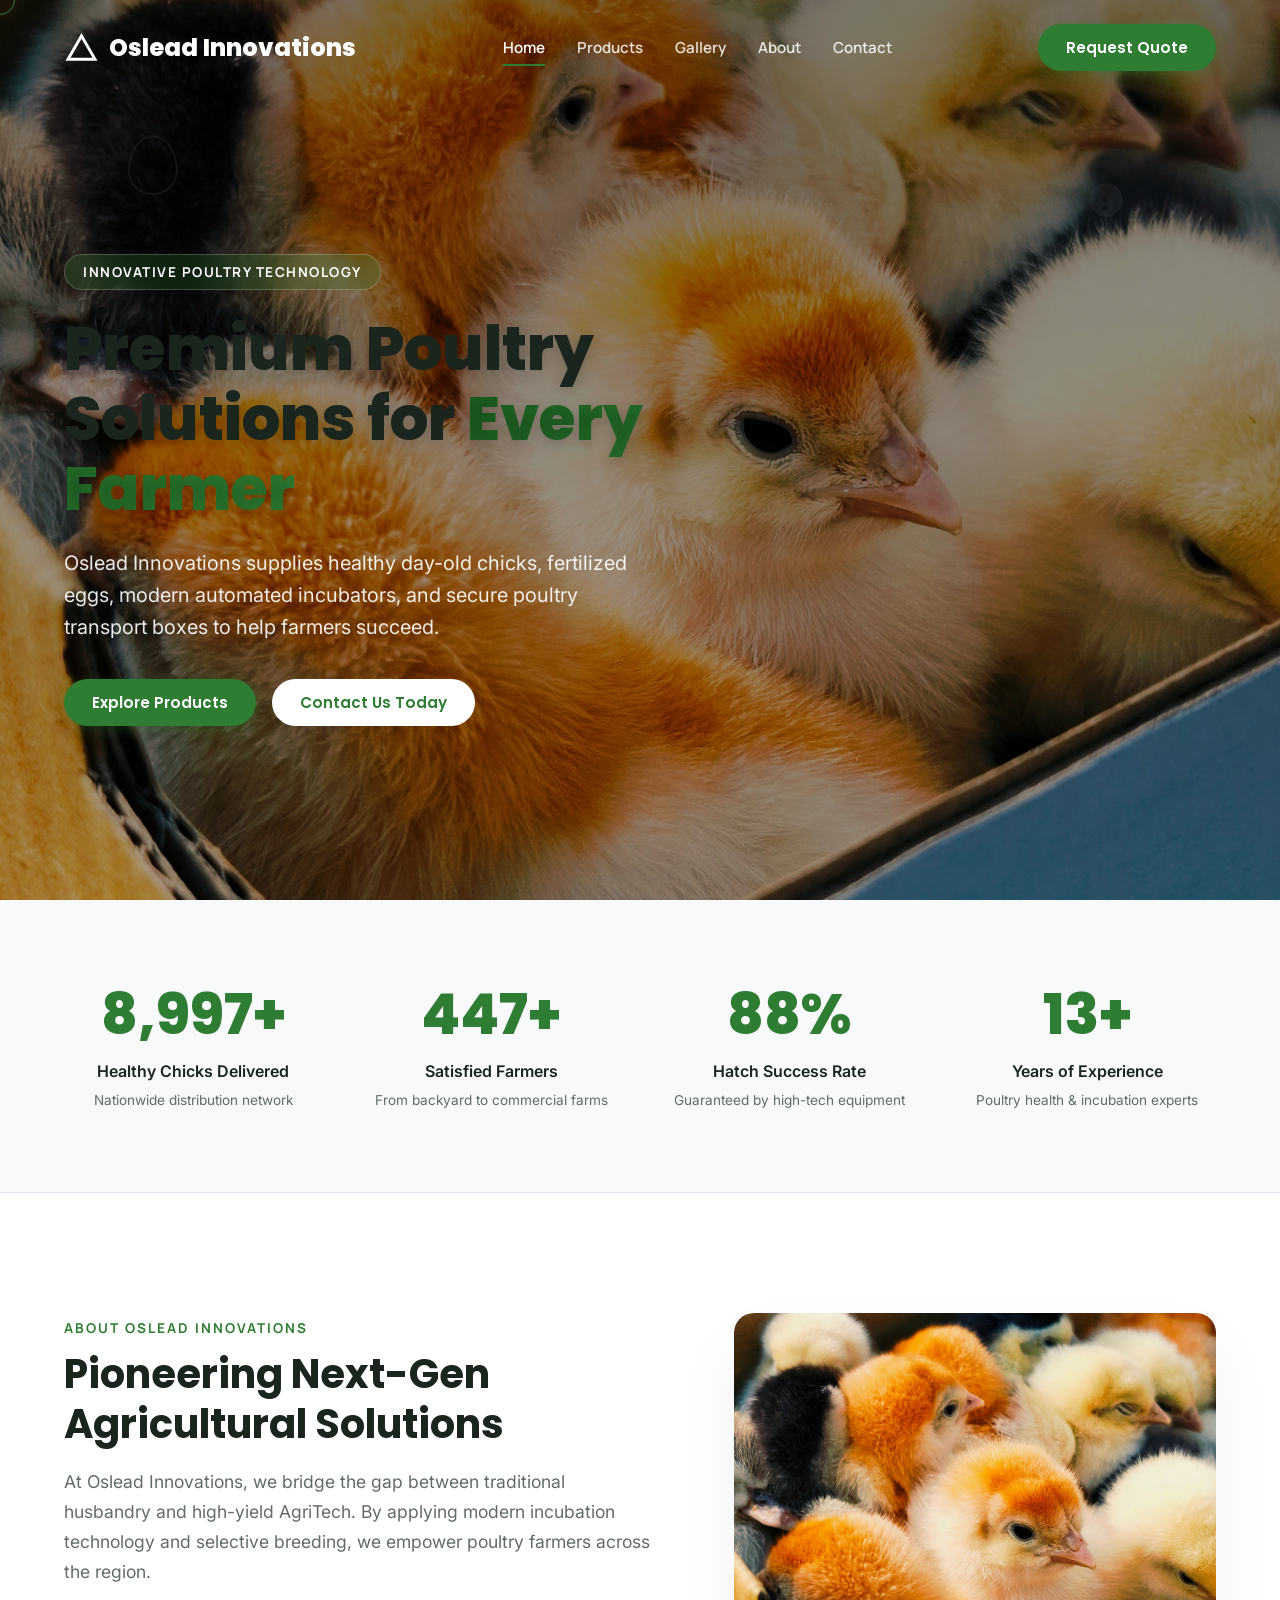
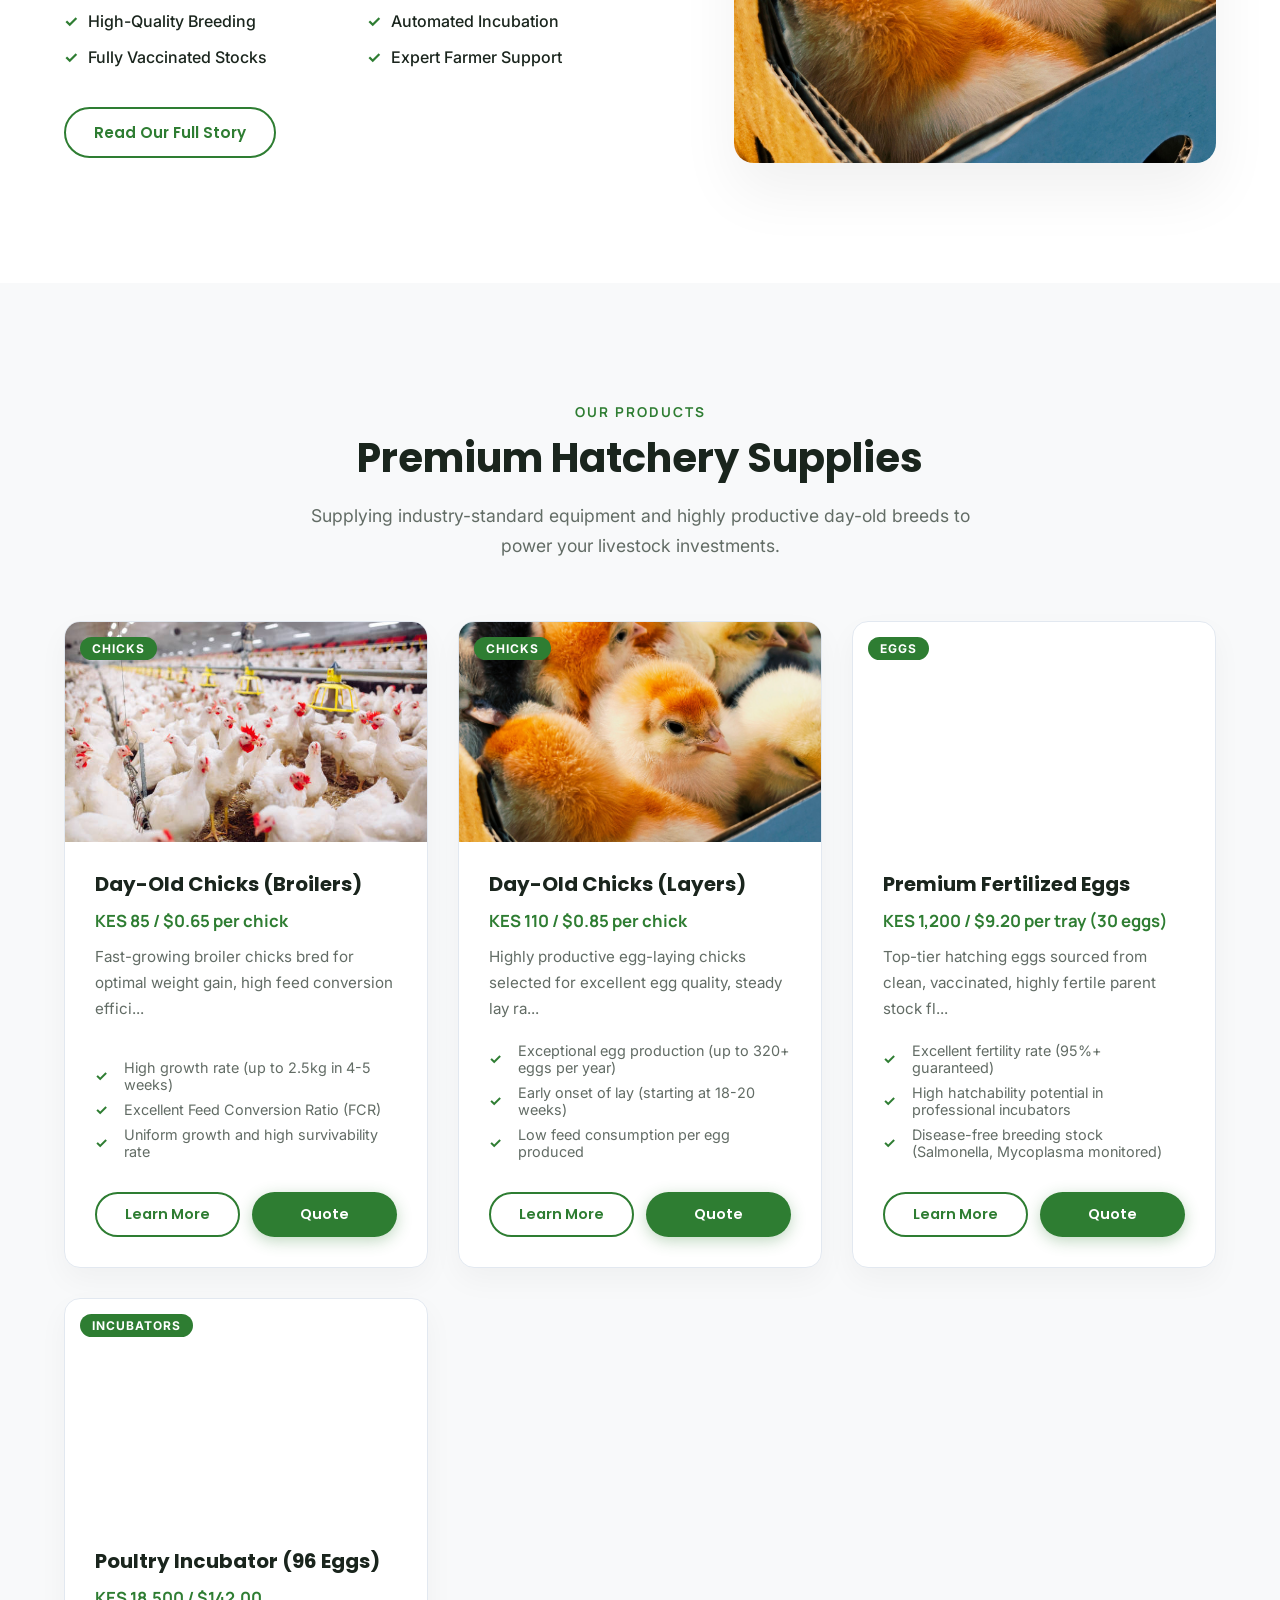
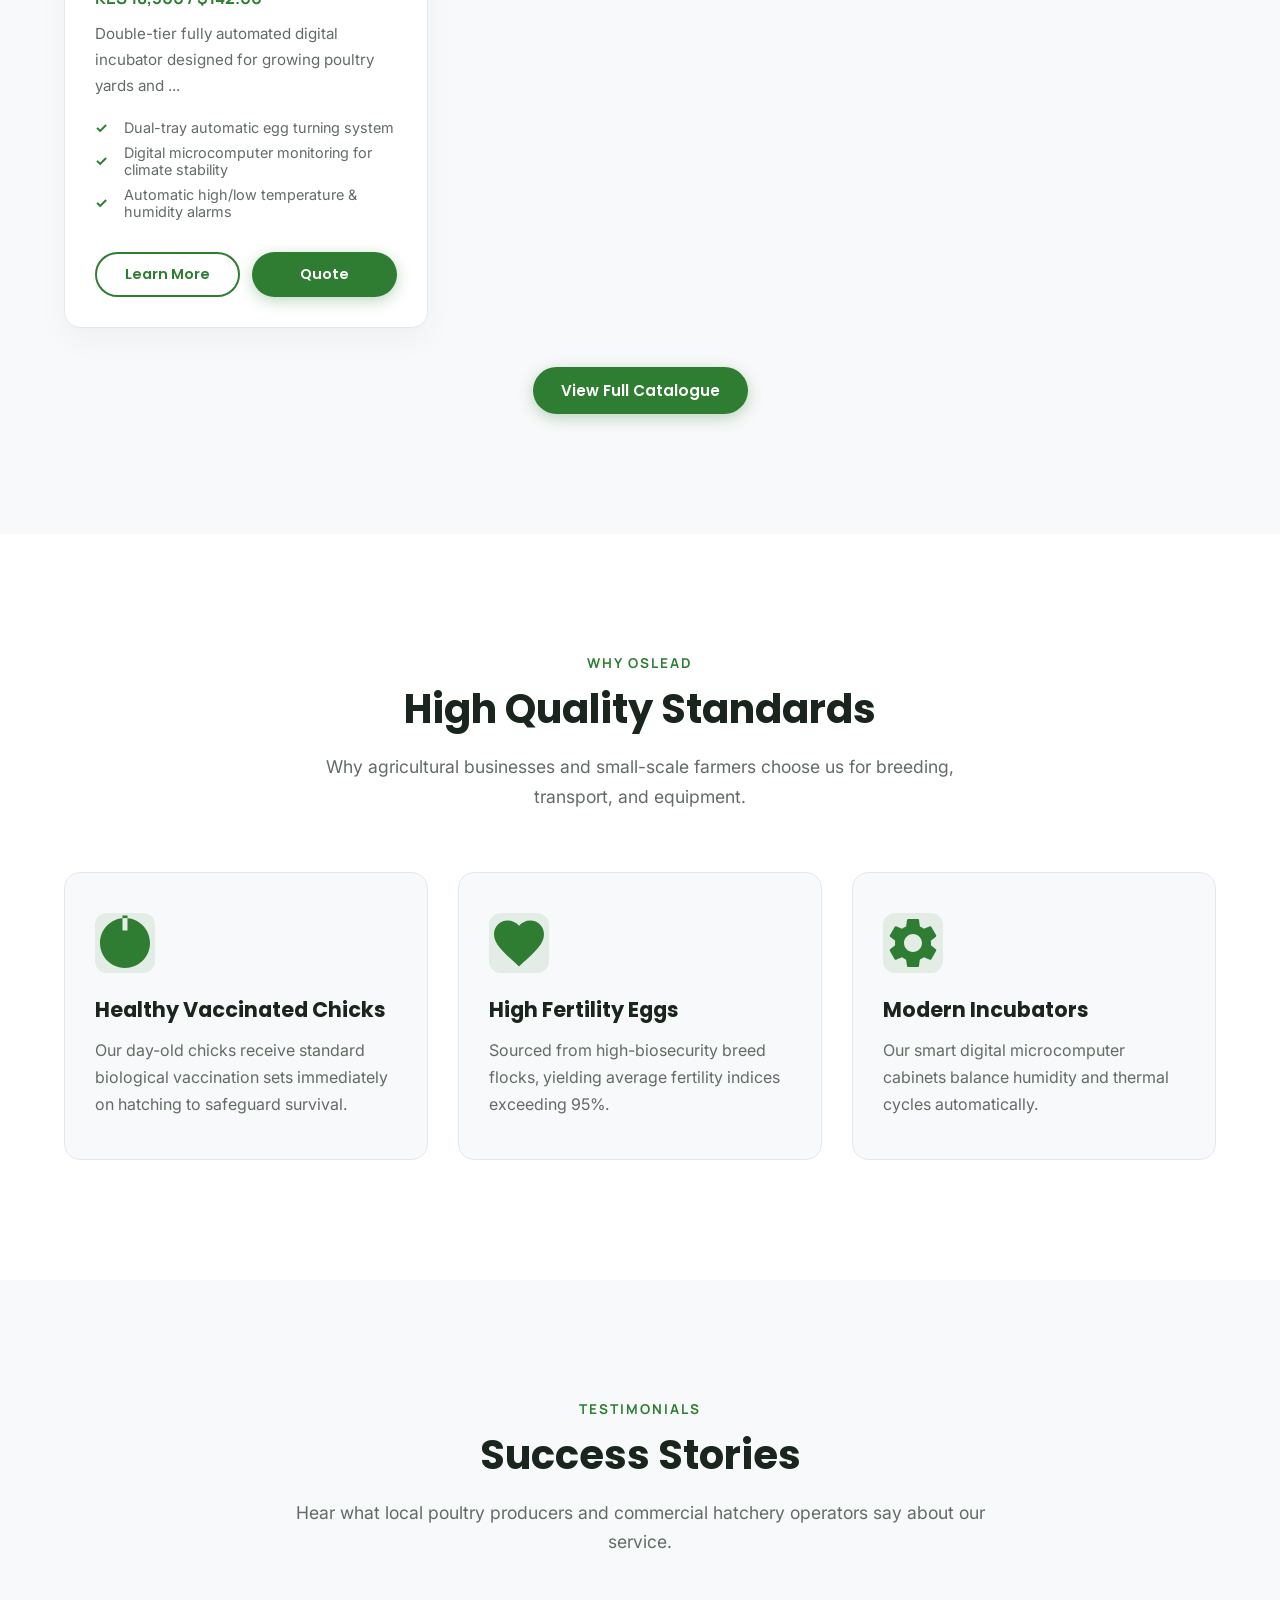
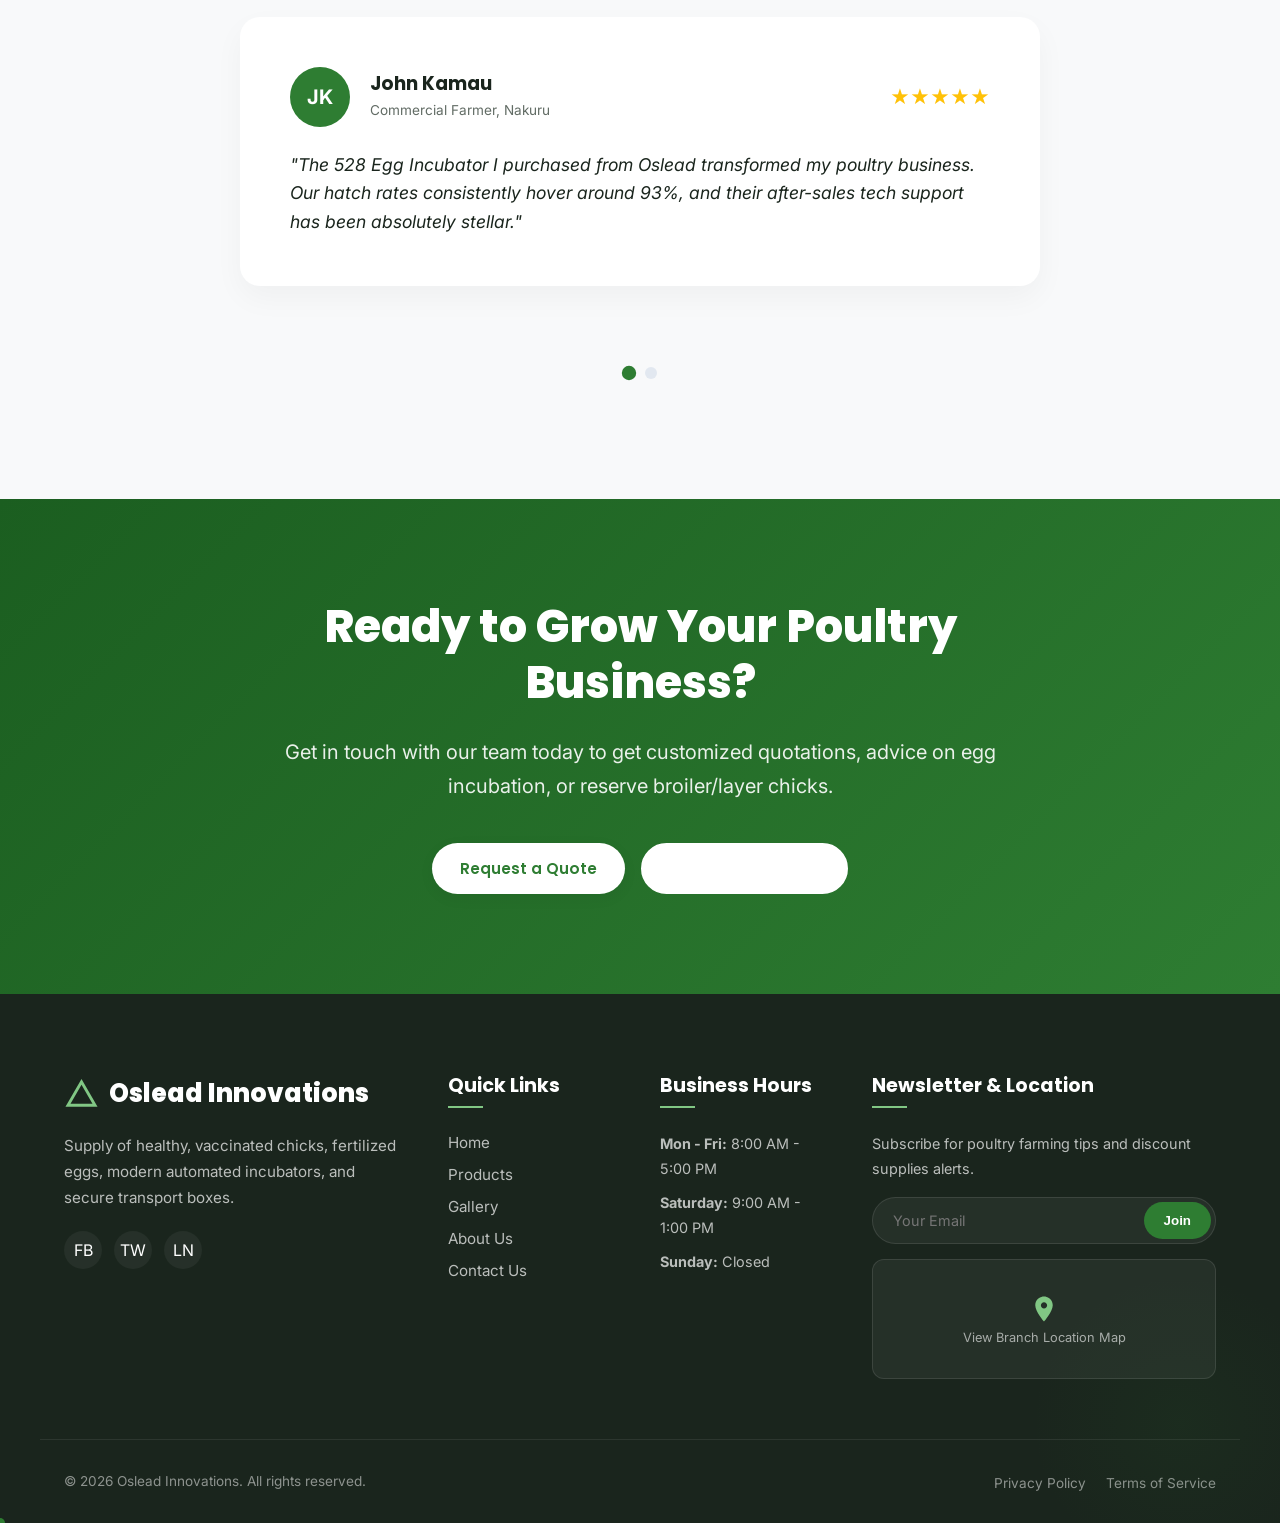
==== index.html @ 33ea9407 "Initial commit" ====
<!DOCTYPE html>
<html lang="en">
<head>
  <meta charset="UTF-8">
  <meta name="viewport" content="width=device-width, initial-scale=1.0">
  <meta name="description" content="Oslead Innovations is a leading AgriTech hatchery supplying premium day-old chicks, high-fertility eggs, automated incubators, and poultry accessories.">
  <title>Oslead Innovations - Premium Poultry & Hatchery Solutions</title>
  
  <!-- CSS Stylesheets -->
  <link rel="stylesheet" href="css/style.css">
  <link rel="stylesheet" href="css/animations.css">
  <link rel="stylesheet" href="css/responsive.css">
</head>
<body>

  <!-- Preloading Screen -->
  <div class="preloader">
    <div class="loader-logo">
      <svg viewBox="0 0 24 24">
        <path d="M12 2C6.48 2 2 6.48 2 12s4.48 10 10 10 10-4.48 10-10S17.52 2 12 2zm1 17h-2v-2h2v2zm2.07-7.75l-.9.92C13.45 12.9 13 13.5 13 15h-2v-.5c0-1.1.45-2.1 1.17-2.83l1.24-1.26c.37-.36.59-.86.59-1.41 0-1.1-.9-2-2-2s-2 .9-2 2H7c0-2.76 2.24-5 5-5s5 2.24 5 5c0 1.04-.42 1.99-1.07 2.75z"/>
      </svg>
    </div>
    <div class="loader-bar">
      <div class="loader-progress"></div>
    </div>
  </div>

  <!-- Scroll Progress Indicator -->
  <div class="scroll-progress"></div>

  <!-- Navigation Bar -->
  <header>
    <div class="nav-container">
      <a href="index.html" class="logo">
        <svg viewBox="0 0 24 24">
          <path d="M12 2L1 21h22L12 2zm0 4l7.53 13H4.47L12 6z"/>
        </svg>
        Oslead Innovations
      </a>
      
      <nav aria-label="Main Navigation">
        <ul class="nav-links">
          <li><a href="index.html">Home</a></li>
          <li><a href="products.html">Products</a></li>
          <li><a href="gallery.html">Gallery</a></li>
          <li><a href="about.html">About</a></li>
          <li><a href="contact.html">Contact</a></li>
        </ul>
      </nav>

      <a href="contact.html" class="btn btn-primary nav-btn magnetic-btn">Request Quote</a>

      <!-- Hamburger Button (Mobile Menu) -->
      <button class="hamburger" aria-label="Toggle Navigation Menu">
        <div class="line"></div>
        <div class="line"></div>
        <div class="line"></div>
      </button>
    </div>
  </header>

  <!-- Side Drawer Mobile Nav -->
  <div class="mobile-nav">
    <ul class="mobile-nav-links">
      <li><a href="index.html">Home</a></li>
      <li><a href="products.html">Products</a></li>
      <li><a href="gallery.html">Gallery</a></li>
      <li><a href="about.html">About</a></li>
      <li><a href="contact.html">Contact</a></li>
    </ul>
    <a href="contact.html" class="btn btn-primary">Request Quote</a>
  </div>
  <div class="mobile-overlay"></div>

  <!-- Main Content wrapper -->
  <main>
    
    <!-- Hero Section -->
    <section class="hero-section">
      
      <!-- Floating Shapes -->
      <div class="floating-shape float-egg shape-1"></div>
      <div class="floating-shape float-leaf shape-2">
        <svg viewBox="0 0 24 24"><path d="M17 8C8 10 5.9 16.12 5.9 16.12S3 14 3 10C3 5 8 3 17 3v5zm0 13c-4 0-6.12-2.9-6.12-2.9S14 15 14 11h7c0 9-4 10-4 10z"/></svg>
      </div>
      <div class="floating-shape float-feather shape-3">
        <svg viewBox="0 0 24 24"><path d="M12 2C6.48 2 2 6.48 2 12s4.48 10 10 10 10-4.48 10-10S17.52 2 12 2zm1 14.5c0 .83-.67 1.5-1.5 1.5s-1.5-.67-1.5-1.5.67-1.5 1.5-1.5 1.5.67 1.5 1.5zm0-4.5c0 .83-.67 1.5-1.5 1.5s-1.5-.67-1.5-1.5.67-1.5 1.5-1.5 1.5.67 1.5 1.5z"/></svg>
      </div>
      
      <div class="hero-container">
        <div class="hero-grid">
          <div class="hero-content">
            <div class="reveal fade-up hero-badge">
              Innovative Poultry Technology
            </div>
            <h1 class="hero-title reveal fade-up delay-100">
              Premium Poultry Solutions for <span class="gradient-text">Every Farmer</span>
            </h1>
            <p class="reveal fade-up delay-200 hero-desc">
              Oslead Innovations supplies healthy day-old chicks, fertilized eggs, modern automated incubators, and secure poultry transport boxes to help farmers succeed.
            </p>
            <div class="hero-buttons reveal fade-up delay-300">
              <a href="products.html" class="btn btn-primary magnetic-btn">Explore Products</a>
              <a href="contact.html" class="btn btn-white magnetic-btn">Contact Us Today</a>
            </div>
          </div>
        </div>
      </div>
    </section>

    <!-- Company Statistics Section -->
    <section class="stats-section">
      <div class="stats-container">
        <div class="stats-grid">
          <div class="stat-item reveal scale-in">
            <h2 class="stat-number">
              <span class="counter" data-target="10000">0</span>+
            </h2>
            <p class="stat-label">Healthy Chicks Delivered</p>
            <p class="stat-sub">Nationwide distribution network</p>
          </div>
          <div class="stat-item reveal scale-in delay-100">
            <h2 class="stat-number">
              <span class="counter" data-target="500">0</span>+
            </h2>
            <p class="stat-label">Satisfied Farmers</p>
            <p class="stat-sub">From backyard to commercial farms</p>
          </div>
          <div class="stat-item reveal scale-in delay-200">
            <h2 class="stat-number">
              <span class="counter" data-target="98">0</span>%
            </h2>
            <p class="stat-label">Hatch Success Rate</p>
            <p class="stat-sub">Guaranteed by high-tech equipment</p>
          </div>
          <div class="stat-item reveal scale-in delay-300">
            <h2 class="stat-number">
              <span class="counter" data-target="15">0</span>+
            </h2>
            <p class="stat-label">Years of Experience</p>
            <p class="stat-sub">Poultry health & incubation experts</p>
          </div>
        </div>
      </div>
    </section>

    <!-- About Preview Section -->
    <section class="about-preview-section">
      <div class="about-container">
        <div class="about-preview-grid">
          <div class="about-preview-content">
            <span class="section-tag">About Oslead Innovations</span>
            <h2 class="section-title reveal fade-up">Pioneering Next-Gen Agricultural Solutions</h2>
            <p class="reveal fade-up delay-100 about-preview-desc">
              At Oslead Innovations, we bridge the gap between traditional husbandry and high-yield AgriTech. By applying modern incubation technology and selective breeding, we empower poultry farmers across the region.
            </p>
            
            <!-- Bullet Items -->
            <ul class="about-bullets-list">
              <li class="reveal fade-up about-bullet-item">
                <span class="about-bullet-check">✓</span> High-Quality Breeding
              </li>
              <li class="reveal fade-up delay-100 about-bullet-item">
                <span class="about-bullet-check">✓</span> Automated Incubation
              </li>
              <li class="reveal fade-up delay-200 about-bullet-item">
                <span class="about-bullet-check">✓</span> Fully Vaccinated Stocks
              </li>
              <li class="reveal fade-up delay-300 about-bullet-item">
                <span class="about-bullet-check">✓</span> Expert Farmer Support
              </li>
            </ul>
            
            <a href="about.html" class="btn btn-secondary reveal fade-up delay-400">Read Our Full Story</a>
          </div>
          
          <div class="about-preview-image image-reveal-wrapper reveal scale-in">
            <img src="assets/img/chicks.jpg" alt="Healthy chicks breeding preview">
          </div>
        </div>
      </div>
    </section>

    <!-- Featured Products Section -->
    <section class="featured-products-section">
      <div class="featured-products-container">
        <div class="section-header">
          <span class="section-tag">Our Products</span>
          <h2 class="section-title">Premium Hatchery Supplies</h2>
          <p class="section-desc">Supplying industry-standard equipment and highly productive day-old breeds to power your livestock investments.</p>
        </div>

        <div id="featured-products-grid" class="product-grid">
          <!-- Populated by products.js -->
        </div>

        <div class="featured-grid-center">
          <a href="products.html" class="btn btn-primary magnetic-btn reveal fade-up">View Full Catalogue</a>
        </div>
      </div>
    </section>

    <!-- Why Choose Us Section -->
    <section class="why-choose-section">
      <div class="why-container">
        <div class="section-header">
          <span class="section-tag">Why Oslead</span>
          <h2 class="section-title">High Quality Standards</h2>
          <p class="section-desc">Why agricultural businesses and small-scale farmers choose us for breeding, transport, and equipment.</p>
        </div>

        <div class="why-grid">
          <div class="why-card tilt-card reveal fade-up">
            <div class="why-icon">
              <svg viewBox="0 0 24 24"><path d="M12 22c5.52 0 10-4.48 10-10S17.52 2 12 2 2 6.48 2 12s4.48 10 10 10zm1-15h-2v-6h2V7zm0 8h-2v2h2v-2z"/></svg>
            </div>
            <h3>Healthy Vaccinated Chicks</h3>
            <p>Our day-old chicks receive standard biological vaccination sets immediately on hatching to safeguard survival.</p>
          </div>

          <div class="why-card tilt-card reveal fade-up delay-100">
            <div class="why-icon">
              <svg viewBox="0 0 24 24"><path d="M12 21.35l-1.45-1.32C5.4 15.36 2 12.28 2 8.5 2 5.42 4.42 3 7.5 3c1.74 0 3.41.81 4.5 2.09C13.09 3.81 14.76 3 16.5 3 19.58 3 22 5.42 22 8.5c0 3.78-3.4 6.86-8.55 11.54L12 21.35z"/></svg>
            </div>
            <h3>High Fertility Eggs</h3>
            <p>Sourced from high-biosecurity breed flocks, yielding average fertility indices exceeding 95%.</p>
          </div>

          <div class="why-card tilt-card reveal fade-up delay-200">
            <div class="why-icon">
              <svg viewBox="0 0 24 24"><path d="M19.14 12.94c.04-.3.06-.61.06-.94 0-.32-.02-.64-.07-.94l2.03-1.58c.18-.14.23-.41.12-.61l-1.92-3.32c-.12-.22-.37-.29-.59-.22l-2.39.96c-.5-.38-1.03-.7-1.62-.94l-.36-2.54c-.04-.24-.24-.41-.48-.41h-3.84c-.24 0-.43.17-.47.41l-.36 2.54c-.59.24-1.13.57-1.62.94l-2.39-.96c-.22-.08-.47 0-.59.22L2.74 8.87c-.12.21-.08.47.12.61l2.03 1.58c-.05.3-.09.63-.09.94s.02.64.07.94l-2.03 1.58c-.18.14-.23.41-.12.61l1.92 3.32c.12.22.37.29.59.22l2.39-.96c.5.38 1.03.7 1.62.94l.36 2.54c.05.24.24.41.48.41h3.84c.24 0 .44-.17.47-.41l.36-2.54c.59-.24 1.13-.56 1.62-.94l2.39.96c.22.08.47 0 .59-.22l1.92-3.32c.12-.22.07-.47-.12-.61l-2.01-1.58zM12 15.6c-1.98 0-3.6-1.62-3.6-3.6s1.62-3.6 3.6-3.6 3.6 1.62 3.6 3.6-1.62 3.6-3.6 3.6z"/></svg>
            </div>
            <h3>Modern Incubators</h3>
            <p>Our smart digital microcomputer cabinets balance humidity and thermal cycles automatically.</p>
          </div>
        </div>
      </div>
    </section>

    <!-- Testimonials Section -->
    <section class="testimonials-section">
      <div class="testimonials-container">
        <div class="section-header">
          <span class="section-tag">Testimonials</span>
          <h2 class="section-title">Success Stories</h2>
          <p class="section-desc">Hear what local poultry producers and commercial hatchery operators say about our service.</p>
        </div>

        <!-- Custom Testimonial Slider Structure -->
        <div class="testimonial-slider-wrapper">
          <div class="testimonial-slides">
            
            <div class="testimonial-slide active">
              <div class="testimonial-head">
                <div class="farmer-avatar">
                  JK
                </div>
                <div class="testimonial-title-col">
                  <h4>John Kamau</h4>
                  <p>Commercial Farmer, Nakuru</p>
                </div>
                <div class="testimonial-stars">★★★★★</div>
              </div>
              <p class="testimonial-text">
                "The 528 Egg Incubator I purchased from Oslead transformed my poultry business. Our hatch rates consistently hover around 93%, and their after-sales tech support has been absolutely stellar."
              </p>
            </div>

            <!-- Pre-rendered second slide (hidden dynamically) -->
            <div class="testimonial-slide">
              <div class="testimonial-head">
                <div class="farmer-avatar">
                  AM
                </div>
                <div class="testimonial-title-col">
                  <h4>Aminah Mutua</h4>
                  <p>Cooperative Lead, Eldoret</p>
                </div>
                <div class="testimonial-stars">★★★★★</div>
              </div>
              <p class="testimonial-text">
                "We ordered 5,000 day-old broilers last month. Every single chick arrived active, energetic, and fully vaccinated. We have recorded less than 1.5% mortality so far. Highly recommend Oslead!"
              </p>
            </div>

          </div>

          <!-- Slider Dots -->
          <div class="slider-dots">
            <span class="dot active"></span>
            <span class="dot"></span>
          </div>
        </div>
      </div>
    </section>

    <!-- Slider JS Controller Link -->
    <script>
      document.addEventListener('DOMContentLoaded', () => {
        const slides = document.querySelectorAll('.testimonial-slide');
        const dots = document.querySelectorAll('.slider-dots .dot');
        let currentSlide = 0;

        function showSlide(index) {
          slides.forEach((slide, i) => {
            if (i === index) {
              slide.style.display = 'block';
              setTimeout(() => {
                slide.style.opacity = '1';
              }, 50);
            } else {
              slide.style.opacity = '0';
              slide.style.display = 'none';
            }
          });
          dots.forEach((dot, i) => {
            if (i === index) {
              dot.classList.add('active');
            } else {
              dot.classList.remove('active');
            }
          });
          currentSlide = index;
        }

        // Auto play slider
        let autoSlide = setInterval(() => {
          let next = (currentSlide + 1) % slides.length;
          showSlide(next);
        }, 5000);

        dots.forEach((dot, idx) => {
          dot.addEventListener('click', () => {
            clearInterval(autoSlide);
            showSlide(idx);
          });
        });
      });
    </script>

    <!-- Call to Action Banner -->
    <section class="cta-section">
      <div class="cta-container">
        <h2 class="reveal fade-up">
          Ready to Grow Your Poultry Business?
        </h2>
        <p class="reveal fade-up delay-100">
          Get in touch with our team today to get customized quotations, advice on egg incubation, or reserve broiler/layer chicks.
        </p>
        <div class="cta-buttons reveal fade-up delay-200">
          <a href="contact.html" class="btn btn-white magnetic-btn">Request a Quote</a>
          <a href="contact.html" class="btn btn-secondary btn-outline-white magnetic-btn">Contact Us Today</a>
        </div>
      </div>
    </section>

  </main>

  <!-- Footer Section -->
  <footer>
    <div class="footer-bg-shape"></div>
    <div class="footer-container">
      <div class="footer-col">
        <div class="footer-logo">
          <svg viewBox="0 0 24 24">
            <path d="M12 2L1 21h22L12 2zm0 4l7.53 13H4.47L12 6z"/>
          </svg>
          Oslead Innovations
        </div>
        <p>Supply of healthy, vaccinated chicks, fertilized eggs, modern automated incubators, and secure transport boxes.</p>
        <div class="footer-socials">
          <a href="#" class="social-icon" aria-label="Facebook">FB</a>
          <a href="#" class="social-icon" aria-label="Twitter">TW</a>
          <a href="#" class="social-icon" aria-label="LinkedIn">LN</a>
        </div>
      </div>

      <div class="footer-col">
        <h3>Quick Links</h3>
        <ul class="footer-links">
          <li><a href="index.html">Home</a></li>
          <li><a href="products.html">Products</a></li>
          <li><a href="gallery.html">Gallery</a></li>
          <li><a href="about.html">About Us</a></li>
          <li><a href="contact.html">Contact Us</a></li>
        </ul>
      </div>

      <div class="footer-col">
        <h3>Business Hours</h3>
        <div class="footer-hours">
          <p><strong>Mon - Fri:</strong> 8:00 AM - 5:00 PM</p>
          <p><strong>Saturday:</strong> 9:00 AM - 1:00 PM</p>
          <p><strong>Sunday:</strong> Closed</p>
        </div>
      </div>

      <div class="footer-col">
        <h3>Newsletter & Location</h3>
        <div class="footer-newsletter">
          <p>Subscribe for poultry farming tips and discount supplies alerts.</p>
          <form class="newsletter-form" action="#" onsubmit="event.preventDefault(); alert('Subscribed successfully!');">
            <input type="email" placeholder="Your Email" required>
            <button type="submit">Join</button>
          </form>
        </div>
        
        <!-- Google Maps Placeholder linking to contact page -->
        <div class="map-placeholder" onclick="window.location.href='contact.html'">
          <div class="map-placeholder-content">
            <svg viewBox="0 0 24 24">
              <path d="M12 2C8.13 2 5 5.13 5 9c0 5.25 7 13 7 13s7-7.75 7-13c0-3.87-3.13-7-7-7zm0 9.5c-1.38 0-2.5-1.12-2.5-2.5s1.12-2.5 2.5-2.5 2.5 1.12 2.5 2.5-1.12 2.5-2.5 2.5z"/>
            </svg>
            <span>View Branch Location Map</span>
          </div>
        </div>
      </div>
    </div>

    <div class="footer-bottom">
      <p>&copy; 2026 Oslead Innovations. All rights reserved.</p>
      <ul class="footer-legal-links">
        <li><a href="#">Privacy Policy</a></li>
        <li><a href="#">Terms of Service</a></li>
      </ul>
    </div>
  </footer>

  <!-- Back to Top Button -->
  <button class="back-to-top" aria-label="Scroll back to top">&#10094;</button>

  <!-- JavaScript scripts -->
  <script src="js/main.js"></script>
  <script src="js/animations.js"></script>
  <script src="js/products.js"></script>
</body>
</html>
---- css/style.css ----
/* 
 * Oslead Innovations - Premium Style Sheet
 * Core styles, layout, theme tokens, and typography
 */

@import url('https://fonts.googleapis.com/css2?family=Inter:wght@300;400;500;600;700&family=Poppins:wght@400;500;600;700;800&family=Manrope:wght@400;500;600;700&display=swap');

:root {
  /* Color Palette */
  --primary-white: #FFFFFF;
  --primary-green: #2E7D32;
  --secondary-light-green: #81C784;
  --secondary-dark-green: #1B5E20;
  --secondary-light-gray: #F8F9FA;
  --accent-gold: #FFC107;
  --text-dark: #1A251D;
  --text-muted: #626C65;
  --border-light: #E2E8F0;
  
  /* Glassmorphism */
  --glass-bg: rgba(255, 255, 255, 0.75);
  --glass-border: rgba(255, 255, 255, 0.4);
  --glass-shadow: 0 8px 32px 0 rgba(31, 38, 135, 0.06);
  --glass-blur: blur(16px);
  
  /* Layout Shadows & Transitions */
  --shadow-soft: 0 12px 30px rgba(0, 0, 0, 0.04);
  --shadow-hover: 0 20px 40px rgba(46, 125, 50, 0.08);
  --shadow-premium: 0 30px 60px rgba(0, 0, 0, 0.06);
  --transition-smooth: all 0.4s cubic-bezier(0.16, 1, 0.3, 1);
  --transition-spring: all 0.5s cubic-bezier(0.175, 0.885, 0.32, 1.275);
  
  /* Fonts */
  --font-heading: 'Poppins', sans-serif;
  --font-body: 'Inter', sans-serif;
  --font-alt: 'Manrope', sans-serif;

  /* Image Paths (Configured for local assets/img/) */
  --hero-bg-url: url('../assets/img/chicks.jpg');
  --chicks-img-url: url('../assets/img/chicks.jpg');
  --broilers-img-url: url('../assets/img/broilers1.jpg');
  --box-50-img-url: url('../assets/img/50-chickboxes.jpg');
  --box-100-img-url: url('../assets/img/100-chickboxes.jpg');
  --eggs-img-url: url('file:///C:/Users/HP/.gemini/antigravity-ide/brain/eb3327f7-209c-4fe4-a510-11bc680c4016/fertilized_eggs_1784819274155.png');
  --incubator-img-url: url('file:///C:/Users/HP/.gemini/antigravity-ide/brain/eb3327f7-209c-4fe4-a510-11bc680c4016/poultry_incubator_1784819287552.png');
  --chicks-close-up-url: url('file:///C:/Users/HP/.gemini/antigravity-ide/brain/eb3327f7-209c-4fe4-a510-11bc680c4016/chicks_close_up_1784926721628.png');
}

/* Base Styles */
* {
  margin: 0;
  padding: 0;
  box-sizing: border-box;
}

html {
  scroll-behavior: smooth;
  font-size: 16px;
  background-color: var(--primary-white);
  color: var(--text-dark);
  font-family: var(--font-body);
  overflow-x: hidden;
}

body {
  overflow-x: hidden;
  position: relative;
  -webkit-font-smoothing: antialiased;
}

/* Custom Scrollbar */
::-webkit-scrollbar {
  width: 8px;
}
::-webkit-scrollbar-track {
  background: var(--secondary-light-gray);
}
::-webkit-scrollbar-thumb {
  background: var(--secondary-light-green);
  border-radius: 4px;
}
::-webkit-scrollbar-thumb:hover {
  background: var(--primary-green);
}

/* Scroll Progress Bar */
.scroll-progress {
  position: fixed;
  top: 0;
  left: 0;
  height: 4px;
  background: linear-gradient(90deg, var(--secondary-light-green), var(--primary-green));
  width: 0%;
  z-index: 1000;
  transition: width 0.1s ease-out;
}

/* Custom Cursor Follower */
.custom-cursor {
  width: 10px;
  height: 10px;
  background: var(--primary-green);
  border-radius: 50%;
  position: fixed;
  pointer-events: none;
  z-index: 9999;
  transform: translate(-50%, -50%);
  transition: width 0.3s ease, height 0.3s ease, background-color 0.3s ease;
}
.custom-cursor-follower {
  width: 30px;
  height: 30px;
  border: 1px solid var(--primary-green);
  border-radius: 50%;
  position: fixed;
  pointer-events: none;
  z-index: 9998;
  transform: translate(-50%, -50%);
  transition: transform 0.1s ease, border-color 0.3s ease;
}
.custom-cursor.hovered {
  width: 25px;
  height: 25px;
  background: rgba(46, 125, 50, 0.15);
}
.custom-cursor-follower.hovered {
  border-color: var(--accent-gold);
  transform: translate(-50%, -50%) scale(1.5);
  background: rgba(255, 193, 7, 0.05);
}

/* Typography elements */
h1, h2, h3, h4, h5, h6 {
  font-family: var(--font-heading);
  font-weight: 700;
  line-height: 1.25;
  color: var(--text-dark);
}

p {
  line-height: 1.7;
  color: var(--text-muted);
}

a {
  text-decoration: none;
  color: inherit;
  transition: var(--transition-smooth);
}

/* Header & Navigation */
header {
  position: fixed;
  top: 0;
  left: 0;
  width: 100%;
  z-index: 900;
  transition: var(--transition-smooth);
  padding: 24px 0;
}

header.scrolled {
  background: var(--glass-bg);
  backdrop-filter: var(--glass-blur);
  -webkit-backdrop-filter: var(--glass-blur);
  border-bottom: 1px solid var(--glass-border);
  box-shadow: var(--glass-shadow);
  padding: 14px 0;
}

.nav-container {
  max-width: 1200px;
  margin: 0 auto;
  padding: 0 24px;
  display: flex;
  justify-content: space-between;
  align-items: center;
}

.logo {
  display: flex;
  align-items: center;
  gap: 10px;
  font-family: var(--font-heading);
  font-weight: 800;
  font-size: 1.5rem;
  color: var(--primary-white);
  transition: var(--transition-smooth);
}

header.scrolled .logo {
  color: var(--primary-green);
}

.logo svg {
  width: 35px;
  height: 35px;
  fill: currentColor;
}

.nav-links {
  display: flex;
  list-style: none;
  gap: 32px;
  align-items: center;
}

.nav-links a {
  font-family: var(--font-alt);
  font-weight: 600;
  font-size: 0.95rem;
  color: rgba(255, 255, 255, 0.85);
  position: relative;
  padding: 8px 0;
}

header.scrolled .nav-links a {
  color: var(--text-dark);
}

.nav-links a::after {
  content: '';
  position: absolute;
  bottom: 0;
  left: 0;
  width: 0;
  height: 2px;
  background: var(--primary-green);
  transition: var(--transition-smooth);
}

header.scrolled .nav-links a:hover {
  color: var(--primary-green);
}
header:not(.scrolled) .nav-links a:hover {
  color: var(--primary-white);
}

.nav-links a.active::after,
.nav-links a:hover::after {
  width: 100%;
}

.nav-links a.active {
  color: var(--primary-white);
}

header.scrolled .nav-links a.active {
  color: var(--primary-green);
}

/* Premium Buttons */
.btn {
  display: inline-flex;
  align-items: center;
  justify-content: center;
  padding: 12px 28px;
  border-radius: 30px;
  font-family: var(--font-heading);
  font-weight: 600;
  font-size: 0.95rem;
  cursor: pointer;
  transition: var(--transition-spring);
  border: none;
  gap: 10px;
  position: relative;
  overflow: hidden;
  z-index: 1;
}

.btn-primary {
  background: var(--primary-green);
  color: var(--primary-white);
  box-shadow: 0 4px 15px rgba(46, 125, 50, 0.3);
}

.btn-primary:hover {
  background: var(--secondary-dark-green);
  transform: translateY(-3px);
  box-shadow: 0 8px 25px rgba(27, 94, 32, 0.4);
}

.btn-secondary {
  background: var(--primary-white);
  color: var(--primary-green);
  border: 2px solid var(--primary-green);
}

.btn-secondary:hover {
  background: var(--primary-green);
  color: var(--primary-white);
  transform: translateY(-3px);
  box-shadow: 0 8px 20px rgba(46, 125, 50, 0.2);
}

.btn-white {
  background: var(--primary-white);
  color: var(--primary-green);
  box-shadow: 0 4px 15px rgba(0, 0, 0, 0.05);
}

.btn-white:hover {
  background: var(--secondary-light-gray);
  transform: translateY(-3px);
  box-shadow: 0 8px 25px rgba(0, 0, 0, 0.1);
}

/* Hamburger Mobile Menu */
.hamburger {
  display: none;
  cursor: pointer;
  background: none;
  border: none;
  z-index: 950;
  padding: 10px;
}

.hamburger .line {
  width: 28px;
  height: 3px;
  background: var(--primary-white);
  margin: 6px 0;
  transition: var(--transition-smooth);
  border-radius: 2px;
}

header.scrolled .hamburger .line {
  background: var(--primary-green);
}

/* Side Mobile Drawer */
.mobile-nav {
  position: fixed;
  top: 0;
  right: -100%;
  width: 80%;
  max-width: 400px;
  height: 100vh;
  background: rgba(255, 255, 255, 0.95);
  backdrop-filter: blur(20px);
  -webkit-backdrop-filter: blur(20px);
  z-index: 920;
  display: flex;
  flex-direction: column;
  justify-content: center;
  align-items: center;
  box-shadow: -10px 0 30px rgba(0, 0, 0, 0.05);
  transition: var(--transition-smooth);
  padding: 40px;
}

.mobile-nav.active {
  right: 0;
}

.mobile-nav-links {
  list-style: none;
  display: flex;
  flex-direction: column;
  gap: 24px;
  align-items: center;
  width: 100%;
  margin-bottom: 40px;
}

.mobile-nav-links a {
  font-family: var(--font-heading);
  font-weight: 600;
  font-size: 1.5rem;
  color: var(--text-dark);
}

.mobile-nav-links a:hover,
.mobile-nav-links a.active {
  color: var(--primary-green);
}

.mobile-overlay {
  position: fixed;
  top: 0;
  left: 0;
  width: 100%;
  height: 100vh;
  background: rgba(0, 0, 0, 0.3);
  backdrop-filter: blur(4px);
  -webkit-backdrop-filter: blur(4px);
  z-index: 910;
  opacity: 0;
  visibility: hidden;
  transition: var(--transition-smooth);
}

.mobile-overlay.active {
  opacity: 1;
  visibility: visible;
}

/* Preloading Screen */
.preloader {
  position: fixed;
  top: 0;
  left: 0;
  width: 100%;
  height: 100vh;
  background: var(--primary-white);
  z-index: 99999;
  display: flex;
  flex-direction: column;
  justify-content: center;
  align-items: center;
  transition: opacity 0.6s cubic-bezier(0.16, 1, 0.3, 1), visibility 0.6s ease;
}

.preloader.fade-out {
  opacity: 0;
  visibility: hidden;
}

.loader-logo {
  animation: pulseLogo 2s infinite ease-in-out;
  margin-bottom: 24px;
}

.loader-logo svg {
  width: 80px;
  height: 80px;
  fill: var(--primary-green);
}

.loader-bar {
  width: 200px;
  height: 3px;
  background: #E2E8F0;
  border-radius: 10px;
  position: relative;
  overflow: hidden;
}

.loader-progress {
  position: absolute;
  top: 0;
  left: 0;
  height: 100%;
  width: 0%;
  background: var(--primary-green);
  animation: loadProgress 1.8s ease-in-out forwards;
}

@keyframes loadProgress {
  0% { width: 0%; }
  100% { width: 100%; }
}

@keyframes pulseLogo {
  0%, 100% { transform: scale(1); opacity: 0.8; }
  50% { transform: scale(1.1); opacity: 1; }
}

/* Footer Section */
footer {
  background: var(--text-dark);
  color: var(--primary-white);
  padding: 80px 0 30px 0;
  position: relative;
  overflow: hidden;
}

footer .footer-bg-shape {
  position: absolute;
  width: 300px;
  height: 300px;
  background: radial-gradient(circle, rgba(46, 125, 50, 0.08) 0%, transparent 70%);
  bottom: -50px;
  right: -50px;
  pointer-events: none;
}

.footer-container {
  max-width: 1200px;
  margin: 0 auto;
  padding: 0 24px;
  display: grid;
  grid-template-columns: 2fr 1fr 1fr 2fr;
  gap: 40px;
  margin-bottom: 60px;
}

.footer-col h3 {
  color: var(--primary-white);
  font-family: var(--font-heading);
  font-size: 1.2rem;
  margin-bottom: 24px;
  position: relative;
  padding-bottom: 10px;
}

.footer-col h3::after {
  content: '';
  position: absolute;
  left: 0;
  bottom: 0;
  width: 35px;
  height: 2px;
  background: var(--secondary-light-green);
}

.footer-col p {
  color: rgba(255, 255, 255, 0.7);
  margin-bottom: 20px;
  font-size: 0.95rem;
}

.footer-logo {
  display: flex;
  align-items: center;
  gap: 10px;
  font-family: var(--font-heading);
  font-weight: 800;
  font-size: 1.6rem;
  color: var(--primary-white);
  margin-bottom: 20px;
}

.footer-logo svg {
  width: 35px;
  height: 35px;
  fill: var(--secondary-light-green);
}

.footer-socials {
  display: flex;
  gap: 12px;
}

.social-icon {
  width: 38px;
  height: 38px;
  border-radius: 50%;
  background: rgba(255, 255, 255, 0.05);
  display: flex;
  align-items: center;
  justify-content: center;
  transition: var(--transition-smooth);
  color: var(--primary-white);
}

.social-icon:hover {
  background: var(--primary-green);
  color: var(--primary-white);
  transform: translateY(-3px);
}

.footer-links {
  list-style: none;
}

.footer-links li {
  margin-bottom: 12px;
}

.footer-links a {
  color: rgba(255, 255, 255, 0.7);
  font-size: 0.95rem;
  transition: var(--transition-smooth);
}

.footer-links a:hover {
  color: var(--secondary-light-green);
  padding-left: 6px;
}

.footer-hours p {
  margin-bottom: 10px;
  font-size: 0.9rem;
}

.footer-newsletter p {
  font-size: 0.9rem;
  margin-bottom: 16px;
}

.newsletter-form {
  display: flex;
  width: 100%;
  position: relative;
}

.newsletter-form input {
  flex: 1;
  padding: 14px 20px;
  border-radius: 30px;
  border: 1px solid rgba(255, 255, 255, 0.1);
  background: rgba(255, 255, 255, 0.05);
  color: var(--primary-white);
  font-family: var(--font-body);
  font-size: 0.9rem;
  outline: none;
  transition: var(--transition-smooth);
}

.newsletter-form input:focus {
  border-color: var(--secondary-light-green);
  background: rgba(255, 255, 255, 0.08);
}

.newsletter-form button {
  position: absolute;
  right: 5px;
  top: 5px;
  bottom: 5px;
  padding: 0 20px;
  border-radius: 25px;
  background: var(--primary-green);
  color: var(--primary-white);
  border: none;
  cursor: pointer;
  font-weight: 600;
  transition: var(--transition-smooth);
}

.newsletter-form button:hover {
  background: var(--secondary-dark-green);
}

.map-placeholder {
  width: 100%;
  height: 120px;
  background: rgba(255, 255, 255, 0.05);
  border-radius: 12px;
  margin-top: 15px;
  display: flex;
  align-items: center;
  justify-content: center;
  position: relative;
  overflow: hidden;
  border: 1px solid rgba(255, 255, 255, 0.1);
  transition: var(--transition-smooth);
  cursor: pointer;
}

.map-placeholder:hover {
  border-color: var(--secondary-light-green);
  background: rgba(255, 255, 255, 0.08);
}

.map-placeholder svg {
  width: 30px;
  height: 30px;
  fill: var(--secondary-light-green);
  margin-bottom: 6px;
}

.map-placeholder-content {
  display: flex;
  flex-direction: column;
  align-items: center;
  font-size: 0.8rem;
  color: rgba(255, 255, 255, 0.6);
}

.footer-bottom {
  max-width: 1200px;
  margin: 0 auto;
  padding: 0 24px;
  border-top: 1px solid rgba(255, 255, 255, 0.08);
  padding-top: 30px;
  display: flex;
  justify-content: space-between;
  align-items: center;
  flex-wrap: wrap;
  gap: 15px;
}

.footer-bottom p {
  font-size: 0.85rem;
  color: rgba(255, 255, 255, 0.5);
}

.footer-legal-links {
  display: flex;
  gap: 20px;
  list-style: none;
}

.footer-legal-links a {
  font-size: 0.85rem;
  color: rgba(255, 255, 255, 0.5);
}

.footer-legal-links a:hover {
  color: var(--secondary-light-green);
}

/* Back to Top Button */
.back-to-top {
  position: fixed;
  bottom: 30px;
  right: 30px;
  width: 45px;
  height: 45px;
  border-radius: 50%;
  background: var(--primary-green);
  color: var(--primary-white);
  border: none;
  cursor: pointer;
  z-index: 800;
  display: flex;
  align-items: center;
  justify-content: center;
  box-shadow: 0 4px 15px rgba(0, 0, 0, 0.15);
  opacity: 0;
  visibility: hidden;
  transition: var(--transition-smooth);
}

.back-to-top.active {
  opacity: 1;
  visibility: visible;
  transform: translateY(0);
}

.back-to-top:hover {
  background: var(--secondary-dark-green);
  transform: scale(1.1) translateY(-3px);
}

/* Section Title Styling */
.section-header {
  text-align: center;
  max-width: 700px;
  margin: 0 auto 60px auto;
}

.section-tag {
  color: var(--primary-green);
  font-family: var(--font-alt);
  text-transform: uppercase;
  font-weight: 700;
  font-size: 0.85rem;
  letter-spacing: 2px;
  margin-bottom: 12px;
  display: block;
}

.section-title {
  font-size: 2.5rem;
  color: var(--text-dark);
  margin-bottom: 18px;
}

.section-desc {
  font-size: 1.1rem;
  color: var(--text-muted);
}

/* Product Specifications Modal */
.product-modal {
  position: fixed;
  top: 0;
  left: 0;
  width: 100%;
  height: 100vh;
  z-index: 2000;
  display: flex;
  align-items: center;
  justify-content: center;
  opacity: 0;
  visibility: hidden;
  transition: opacity 0.4s var(--transition-smooth), visibility 0.4s;
}

.product-modal.active {
  opacity: 1;
  visibility: visible;
}

.modal-backdrop {
  position: absolute;
  top: 0;
  left: 0;
  width: 100%;
  height: 100%;
  background: rgba(0, 0, 0, 0.6);
  backdrop-filter: var(--glass-blur);
  -webkit-backdrop-filter: var(--glass-blur);
  z-index: 1;
}

.modal-content {
  background: var(--primary-white);
  border-radius: 24px;
  max-width: 900px;
  width: 90%;
  max-height: 90vh;
  overflow: hidden;
  z-index: 2;
  position: relative;
  box-shadow: var(--shadow-premium);
  transform: scale(0.9) translateY(20px);
  transition: transform 0.5s cubic-bezier(0.175, 0.885, 0.32, 1.15);
}

.product-modal.active .modal-content {
  transform: scale(1) translateY(0);
}

.modal-close {
  position: absolute;
  top: 20px;
  right: 20px;
  background: rgba(0, 0, 0, 0.05);
  border: none;
  width: 36px;
  height: 36px;
  border-radius: 50%;
  font-size: 1.5rem;
  font-weight: 300;
  cursor: pointer;
  display: flex;
  align-items: center;
  justify-content: center;
  z-index: 10;
  transition: var(--transition-smooth);
  color: var(--text-dark);
}

.modal-close:hover {
  background: var(--primary-green);
  color: var(--primary-white);
}

.modal-grid {
  display: grid;
  grid-template-columns: 1.1fr 1.3fr;
  height: 100%;
  max-height: 90vh;
}

.modal-image-col {
  height: 100%;
  min-height: 350px;
  background: var(--secondary-light-gray);
}

.modal-image {
  width: 100%;
  height: 100%;
  background-size: cover;
  background-position: center;
}

.modal-details-col {
  padding: 40px;
  overflow-y: auto;
  max-height: 90vh;
  display: flex;
  flex-direction: column;
}

.modal-details-col h2 {
  font-size: 1.8rem;
  color: var(--text-dark);
  margin-bottom: 16px;
}

.modal-desc {
  font-size: 0.95rem;
  color: var(--text-muted);
  line-height: 1.6;
  margin-bottom: 24px;
}

.modal-section {
  margin-bottom: 24px;
}

.modal-section h4 {
  font-size: 1.05rem;
  font-family: var(--font-heading);
  margin-bottom: 12px;
  color: var(--primary-green);
  text-transform: uppercase;
  letter-spacing: 0.5px;
}

#modal-specs-table {
  width: 100%;
  border-collapse: collapse;
  margin-bottom: 10px;
}

#modal-specs-table th, 
#modal-specs-table td {
  padding: 10px 14px;
  text-align: left;
  font-size: 0.9rem;
  border-bottom: 1px solid var(--border-light);
}

#modal-specs-table th {
  font-weight: 600;
  color: var(--text-dark);
  width: 40%;
}

#modal-specs-table td {
  color: var(--text-muted);
}

.modal-list {
  list-style: none;
  padding: 0;
}

.modal-list li {
  margin-bottom: 8px;
  font-size: 0.9rem;
  color: var(--text-muted);
  display: flex;
  align-items: center;
  gap: 8px;
}

.modal-actions {
  margin-top: auto;
  padding-top: 20px;
}

.modal-quote-btn {
  width: 100%;
}

/* Lightbox Styles */
.lightbox {
  position: fixed;
  top: 0;
  left: 0;
  width: 100%;
  height: 100%;
  z-index: 3000;
  display: flex;
  align-items: center;
  justify-content: center;
  opacity: 0;
  visibility: hidden;
  transition: opacity 0.4s var(--transition-smooth), visibility 0.4s;
}

.lightbox.active {
  opacity: 1;
  visibility: visible;
}

.lightbox-backdrop {
  position: absolute;
  top: 0;
  left: 0;
  width: 100%;
  height: 100%;
  background: rgba(0, 0, 0, 0.95);
  z-index: 1;
}

.lightbox-close {
  position: absolute;
  top: 30px;
  right: 30px;
  background: none;
  border: none;
  color: var(--primary-white);
  font-size: 3rem;
  font-weight: 100;
  cursor: pointer;
  z-index: 10;
  transition: var(--transition-smooth);
}

.lightbox-close:hover {
  transform: scale(1.1) rotate(90deg);
  color: var(--secondary-light-green);
}

.lightbox-btn {
  position: absolute;
  top: 50%;
  transform: translateY(-50%);
  background: rgba(255, 255, 255, 0.05);
  border: none;
  color: var(--primary-white);
  font-size: 2rem;
  width: 60px;
  height: 60px;
  border-radius: 50%;
  cursor: pointer;
  z-index: 5;
  display: flex;
  align-items: center;
  justify-content: center;
  transition: var(--transition-smooth);
}

.lightbox-btn:hover {
  background: var(--primary-green);
  color: var(--primary-white);
}

.lightbox-prev {
  left: 30px;
}

.lightbox-next {
  right: 30px;
}

.lightbox-content {
  z-index: 2;
  max-width: 80%;
  max-height: 80%;
  display: flex;
  flex-direction: column;
  align-items: center;
}

.lightbox-image-container {
  max-height: 70vh;
  margin-bottom: 20px;
  display: flex;
  justify-content: center;
  align-items: center;
  overflow: hidden;
}

.lightbox-content img {
  max-width: 100%;
  max-height: 70vh;
  border-radius: 12px;
  object-fit: contain;
  box-shadow: 0 10px 50px rgba(0,0,0,0.5);
  transition: opacity 0.2s ease;
}

.lightbox-caption {
  text-align: center;
  color: var(--primary-white);
  max-width: 600px;
}

.lightbox-caption h3 {
  font-size: 1.4rem;
  color: var(--primary-white);
  margin-bottom: 8px;
}

.lightbox-caption p {
  font-size: 0.95rem;
  color: rgba(255,255,255,0.7);
  margin-bottom: 8px;
}

#lightbox-counter {
  font-size: 0.85rem;
  color: var(--secondary-light-green);
  font-weight: 600;
}

/* Responsive modal override */
@media (max-width: 768px) {
  .modal-grid {
    grid-template-columns: 1fr;
  }
  .modal-image-col {
    height: 250px;
    min-height: 200px;
  }
  .modal-details-col {
    padding: 24px;
  }
  .lightbox-btn {
    width: 45px;
    height: 45px;
    font-size: 1.25rem;
  }
  .lightbox-prev {
    left: 10px;
  }
  .lightbox-next {
    right: 10px;
  }
}

/* Product Detail Page Styles */
.detail-grid {
  margin-bottom: 80px;
}

.detail-thumb:hover {
  transform: scale(1.05);
  border-color: var(--secondary-light-green) !important;
}

.detail-thumb.active {
  box-shadow: 0 0 10px rgba(46, 125, 50, 0.3);
}

.detail-slider-btn:hover {
  background: var(--primary-green) !important;
  color: var(--primary-white) !important;
  transform: translateY(-50%) scale(1.1);
}

.tab-trigger:hover:not(.active) {
  color: var(--primary-green) !important;
}

.review-card {
  transition: var(--transition-smooth);
}

.review-card:hover {
  background: var(--primary-white) !important;
  box-shadow: var(--shadow-soft);
  border-color: var(--secondary-light-green) !important;
  transform: translateY(-3px);
}

/* Responsive adjustment for single-product detail page */
@media (max-width: 992px) {
  .detail-grid {
    grid-template-columns: 1fr !important;
    gap: 40px !important;
  }
  .detail-slider-wrapper {
    height: 350px !important;
  }
  .detail-slide {
    height: 350px !important;
  }
}

/* ==========================================
   CONSOLIDATED HTML PAGE-SPECIFIC LAYOUTS
   ========================================== */

/* Main Wrapper Settings */
.products-main {
  padding-top: 140px;
  background: var(--secondary-light-gray);
  min-height: 100vh;
}

.about-main {
  padding-top: 140px;
  background: var(--primary-white);
  min-height: 100vh;
}

.gallery-main {
  padding-top: 140px;
  background: var(--primary-white);
  min-height: 100vh;
}

.contact-main {
  padding-top: 140px;
  background: var(--secondary-light-gray);
  min-height: 100vh;
}

/* 1. Homepage Specific Layouts */

/* Hero Section */
.hero-section {
  background-image: linear-gradient(180deg, rgba(0,0,0,0.5) 0%, rgba(0,0,0,0.3) 100%), var(--hero-bg-url);
  background-size: cover;
  background-position: center;
  min-height: 100vh;
  display: flex;
  align-items: center;
  justify-content: center;
  position: relative;
  color: var(--primary-white);
  overflow: hidden;
  padding-top: 80px;
}

.hero-container {
  max-width: 1200px;
  margin: 0 auto;
  padding: 0 24px;
  position: relative;
  z-index: 10;
}

.hero-grid {
  display: grid;
  grid-template-columns: 1.2fr 0.8fr;
  gap: 40px;
  align-items: center;
}

.hero-content {
  display: flex;
  flex-direction: column;
  align-items: flex-start;
}

.hero-badge {
  display: inline-block;
  background: rgba(46, 125, 50, 0.25);
  backdrop-filter: blur(8px);
  padding: 8px 18px;
  border-radius: 20px;
  border: 1px solid rgba(255,255,255,0.2);
  font-family: var(--font-alt);
  font-weight: 700;
  font-size: 0.85rem;
  letter-spacing: 1.5px;
  text-transform: uppercase;
  margin-bottom: 24px;
}

.hero-title {
  font-size: 3.8rem;
  line-height: 1.15;
  font-weight: 800;
  margin-bottom: 24px;
  text-shadow: 0 4px 15px rgba(0,0,0,0.2);
}

.hero-desc {
  font-size: 1.25rem;
  line-height: 1.6;
  color: rgba(255,255,255,0.9);
  margin-bottom: 36px;
  max-width: 600px;
}

.hero-buttons {
  display: flex;
  gap: 16px;
  width: 100%;
}

.floating-shape.shape-1 {
  top: 15%;
  left: 10%;
  width: 50px;
  height: 60px;
  border: 2px solid rgba(255,255,255,0.4);
  border-radius: 50% 50% 50% 50% / 60% 60% 40% 40%;
}

.floating-shape.shape-2 {
  bottom: 25%;
  left: 8%;
  fill: rgba(255,255,255,0.35);
  width: 45px;
  height: 45px;
}

.floating-shape.shape-3 {
  top: 20%;
  right: 12%;
  fill: rgba(255,255,255,0.35);
  width: 40px;
  height: 40px;
}

/* Statistics Counters */
.stats-section {
  padding: 80px 0;
  background: var(--secondary-light-gray);
  border-bottom: 1px solid var(--border-light);
}

.stats-container {
  max-width: 1200px;
  margin: 0 auto;
  padding: 0 24px;
}

.stats-grid {
  display: grid;
  grid-template-columns: repeat(4, 1fr);
  gap: 40px;
  text-align: center;
}

.stat-item {
  display: block;
}

.stat-number {
  font-size: 3.5rem;
  color: var(--primary-green);
  font-weight: 800;
  margin-bottom: 8px;
}

.stat-label {
  font-weight: 600;
  color: var(--text-dark);
  margin-bottom: 4px;
}

.stat-sub {
  font-size: 0.85rem;
  color: var(--text-muted);
}

/* About Preview */
.about-preview-section {
  padding: 120px 0;
  background: var(--primary-white);
}

.about-container {
  max-width: 1200px;
  margin: 0 auto;
  padding: 0 24px;
}

.about-preview-grid {
  display: grid;
  grid-template-columns: 1.1fr 0.9fr;
  gap: 80px;
  align-items: center;
}

.about-preview-content {
  display: flex;
  flex-direction: column;
  align-items: flex-start;
}

.about-preview-desc {
  font-size: 1.1rem;
  margin-bottom: 24px;
}

.about-bullets-list {
  list-style: none;
  margin-bottom: 40px;
  display: grid;
  grid-template-columns: 1fr 1fr;
  gap: 16px;
  width: 100%;
}

.about-bullet-item {
  display: flex;
  align-items: center;
  gap: 10px;
  font-weight: 500;
  color: var(--text-dark);
}

.about-bullet-check {
  color: var(--primary-green);
  font-weight: bold;
}

.about-preview-image {
  border-radius: 20px;
  box-shadow: var(--shadow-premium);
  overflow: hidden;
  height: 450px;
}

.about-preview-image img {
  width: 100%;
  height: 100%;
  object-fit: cover;
}

/* Featured Products homepage block */
.featured-products-section {
  padding: 120px 0;
  background: var(--secondary-light-gray);
}

.featured-products-container {
  max-width: 1200px;
  margin: 0 auto;
  padding: 0 24px;
}

.featured-grid-center {
  text-align: center;
  margin-top: 40px;
}

/* Why Choose Us */
.why-choose-section {
  padding: 120px 0;
  background: var(--primary-white);
}

.why-container {
  max-width: 1200px;
  margin: 0 auto;
  padding: 0 24px;
}

.why-grid {
  display: grid;
  grid-template-columns: repeat(3, 1fr);
  gap: 30px;
}

.why-card {
  background: var(--secondary-light-gray);
  border: 1px solid var(--border-light);
  border-radius: 16px;
  padding: 40px 30px;
  transition: var(--transition-smooth);
}

.why-icon {
  background: rgba(46, 125, 50, 0.1);
  width: 60px;
  height: 60px;
  border-radius: 12px;
  display: flex;
  align-items: center;
  justify-content: center;
  margin-bottom: 24px;
  fill: var(--primary-green);
}

.why-card h3 {
  font-size: 1.3rem;
  margin-bottom: 14px;
}

/* Testimonials Carousel Slider */
.testimonials-section {
  padding: 120px 0;
  background: var(--secondary-light-gray);
  overflow: hidden;
  position: relative;
}

.testimonials-container {
  max-width: 1200px;
  margin: 0 auto;
  padding: 0 24px;
}

.testimonial-slider-wrapper {
  position: relative;
  max-width: 800px;
  margin: 0 auto;
}

.testimonial-slides {
  position: relative;
  height: 320px;
}

.testimonial-slide {
  opacity: 0;
  transition: opacity 0.5s ease;
  position: absolute;
  width: 100%;
  top: 0;
  left: 0;
  background: var(--primary-white);
  border-radius: 20px;
  padding: 50px;
  box-shadow: var(--shadow-soft);
  display: none;
}

.testimonial-slide.active {
  display: block;
  opacity: 1;
}

.testimonial-head {
  display: flex;
  gap: 20px;
  align-items: center;
  margin-bottom: 24px;
}

.farmer-avatar {
  width: 60px;
  height: 60px;
  border-radius: 50%;
  background: var(--primary-green);
  color: var(--primary-white);
  display: flex;
  align-items: center;
  justify-content: center;
  font-weight: 700;
  font-size: 1.25rem;
}

.testimonial-title-col h4 {
  font-size: 1.15rem;
  margin-bottom: 4px;
}

.testimonial-title-col p {
  font-size: 0.85rem;
  color: var(--text-muted);
}

.testimonial-stars {
  margin-left: auto;
  color: var(--accent-gold);
  font-size: 1.2rem;
}

.testimonial-text {
  font-size: 1.1rem;
  line-height: 1.6;
  font-style: italic;
  color: var(--text-dark);
}

.slider-dots {
  display: flex;
  justify-content: center;
  gap: 10px;
  margin-top: 30px;
}

.slider-dots .dot {
  width: 12px;
  height: 12px;
  border-radius: 50%;
  background: var(--border-light);
  cursor: pointer;
  transition: var(--transition-smooth);
}

.slider-dots .dot.active {
  background: var(--primary-green);
  transform: scale(1.2);
}

/* Call to Action */
.cta-section {
  padding: 100px 0;
  background: linear-gradient(135deg, var(--secondary-dark-green) 0%, var(--primary-green) 100%);
  color: var(--primary-white);
  text-align: center;
  position: relative;
}

.cta-container {
  max-width: 800px;
  margin: 0 auto;
  padding: 0 24px;
  position: relative;
  z-index: 10;
}

.cta-container h2 {
  font-size: 2.8rem;
  color: var(--primary-white);
  font-weight: 800;
  margin-bottom: 24px;
}

.cta-container p {
  font-size: 1.25rem;
  color: rgba(255,255,255,0.9);
  margin-bottom: 40px;
}

.cta-buttons {
  display: flex;
  gap: 16px;
  justify-content: center;
  flex-wrap: wrap;
}

.btn-outline-white {
  border-color: var(--primary-white);
  color: var(--primary-white);
}

/* 2. Products Page Catalogue overrides */
.products-catalogue-section {
  padding: 60px 0 100px 0;
}

.products-container {
  max-width: 1200px;
  margin: 0 auto;
  padding: 0 24px;
}

.filter-controls-container {
  display: flex;
  gap: 12px;
  justify-content: center;
  margin-bottom: 50px;
  flex-wrap: wrap;
}

.product-grid {
  display: grid;
  grid-template-columns: repeat(3, 1fr);
  gap: 30px;
}

.product-card {
  background: var(--primary-white);
  border-radius: 16px;
  overflow: hidden;
  border: 1px solid var(--border-light);
  box-shadow: var(--shadow-soft);
  display: flex;
  flex-direction: column;
  height: 100%;
}

.product-card-img {
  height: 220px;
  background-size: cover;
  background-position: center;
  position: relative;
}

.product-badge {
  position: absolute;
  top: 15px;
  left: 15px;
  background: var(--primary-green);
  color: var(--primary-white);
  padding: 4px 12px;
  font-size: 0.75rem;
  font-weight: 700;
  border-radius: 12px;
  letter-spacing: 1px;
}

.product-card-content {
  padding: 30px;
  display: flex;
  flex-direction: column;
  flex-grow: 1;
}

.product-card-content h3 {
  font-size: 1.25rem;
  margin-bottom: 12px;
}

.product-card-content p {
  font-size: 0.95rem;
  margin-bottom: 20px;
  flex-grow: 1;
}

.product-features {
  list-style: none;
  margin-bottom: 24px;
  font-size: 0.9rem;
  color: var(--text-muted);
}

.product-features li {
  margin-bottom: 8px;
  display: flex;
  align-items: center;
  gap: 8px;
}

.feat-check {
  color: var(--primary-green);
  font-weight: 700;
}

.product-card-actions {
  display: grid;
  grid-template-columns: 1fr 1fr;
  gap: 12px;
}

.product-card-actions .btn {
  padding: 10px 15px;
  font-size: 0.9rem;
}

.filter-btn.active {
  background: var(--primary-green) !important;
  color: var(--primary-white) !important;
  border-color: var(--primary-green) !important;
}

.filter-btn:hover:not(.active) {
  background: var(--secondary-light-gray) !important;
}

/* 3. About Page overrides */
.about-page-section {
  padding: 60px 0 100px 0;
}

.about-story-grid {
  display: grid;
  grid-template-columns: 1fr 1fr;
  gap: 60px;
  align-items: center;
  margin-bottom: 100px;
}

.about-story-content h2 {
  font-size: 2rem;
  margin-bottom: 20px;
  color: var(--text-dark);
}

.about-story-content p {
  margin-bottom: 16px;
  font-size: 1.05rem;
}

.about-story-img {
  border-radius: 20px;
  overflow: hidden;
  height: 350px;
  box-shadow: var(--shadow-premium);
}

.about-story-img img {
  width: 100%;
  height: 100%;
  object-fit: cover;
}

.about-values-grid {
  display: grid;
  grid-template-columns: repeat(3, 1fr);
  gap: 30px;
  margin-bottom: 100px;
}

.value-card {
  background: var(--secondary-light-gray);
  border-radius: 16px;
  padding: 40px;
  border: 1px solid var(--border-light);
  transition: var(--transition-smooth);
}

.value-card:hover {
  background: var(--primary-white);
  box-shadow: var(--shadow-hover);
  transform: translateY(-5px);
}

.value-icon {
  width: 50px;
  height: 50px;
  border-radius: 12px;
  background: rgba(46, 125, 50, 0.1);
  display: flex;
  align-items: center;
  justify-content: center;
  margin-bottom: 20px;
  fill: var(--primary-green);
}

/* Vertical Timeline */
.about-timeline {
  position: relative;
  max-width: 800px;
  margin: 60px auto 100px auto;
  padding: 20px 0;
}

.about-timeline::after {
  content: '';
  position: absolute;
  width: 4px;
  background: var(--secondary-light-green);
  top: 0;
  bottom: 0;
  left: 50%;
  margin-left: -2px;
  border-radius: 2px;
}

.timeline-item {
  padding: 10px 40px;
  position: relative;
  background-color: inherit;
  width: 50%;
}

.timeline-item::after {
  content: '';
  position: absolute;
  width: 20px;
  height: 20px;
  right: -10px;
  background-color: var(--primary-white);
  border: 4px solid var(--primary-green);
  top: 15px;
  border-radius: 50%;
  z-index: 1;
  transition: var(--transition-smooth);
}

.timeline-item:hover::after {
  background-color: var(--primary-green);
  transform: scale(1.2);
}

.timeline-item.left {
  left: 0;
  text-align: right;
}

.timeline-item.right {
  left: 50%;
}

.timeline-item.right::after {
  left: -10px;
}

.timeline-content {
  padding: 24px;
  background: var(--secondary-light-gray);
  position: relative;
  border-radius: 12px;
  border: 1px solid var(--border-light);
}

.timeline-content h3 {
  font-size: 1.4rem;
  color: var(--primary-green);
  margin-bottom: 8px;
}

/* Quality Assurance Section */
.qa-box {
  background: linear-gradient(135deg, rgba(46, 125, 50, 0.03) 0%, rgba(27, 94, 32, 0.05) 100%);
  border-radius: 24px;
  padding: 60px;
  border: 1px solid rgba(46, 125, 50, 0.1);
  margin-bottom: 100px;
  display: grid;
  grid-template-columns: 1.2fr 0.8fr;
  gap: 60px;
  align-items: center;
}

.qa-content {
  display: flex;
  flex-direction: column;
  align-items: flex-start;
}

.qa-content h2 {
  font-size: 2rem;
  margin-bottom: 20px;
  color: var(--text-dark);
}

.qa-content p {
  margin-bottom: 20px;
  font-size: 1rem;
  color: var(--text-muted);
}

.qa-bullets {
  list-style: none;
  display: flex;
  flex-direction: column;
  gap: 12px;
  font-weight: 500;
}

.qa-bullet-check {
  color: var(--primary-green);
  font-weight: bold;
  margin-right: 8px;
}

.qa-badge-container {
  display: flex;
  flex-direction: column;
  align-items: center;
  justify-content: center;
  border-left: 1px solid var(--border-light);
  padding-left: 40px;
  text-align: center;
}

.qa-badge {
  width: 100px;
  height: 100px;
  border-radius: 50%;
  border: 6px solid var(--primary-green);
  display: flex;
  align-items: center;
  justify-content: center;
  color: var(--primary-green);
  font-weight: 800;
  font-size: 1.5rem;
  margin-bottom: 20px;
}

.qa-badge-container h3 {
  margin-bottom: 6px;
}

.qa-badge-container p {
  font-size: 0.85rem;
  color: var(--text-muted);
}

.mini-gallery-grid {
  display: grid;
  grid-template-columns: repeat(4, 1fr);
  gap: 20px;
  margin-top: 40px;
}

.mini-gallery-item {
  height: 180px;
  border-radius: 12px;
  background-size: cover;
  background-position: center;
  box-shadow: var(--shadow-soft);
  transition: var(--transition-smooth);
  position: relative;
  overflow: hidden;
  cursor: pointer;
}

.mini-gallery-item:hover {
  transform: translateY(-5px) scale(1.02);
  box-shadow: var(--shadow-hover);
}

/* 4. Gallery Page overrides */
.gallery-page-section {
  padding: 60px 0 100px 0;
}

.gallery-container {
  max-width: 1200px;
  margin: 0 auto;
  padding: 0 24px;
}

.gallery-filters-container {
  display: flex;
  gap: 12px;
  justify-content: center;
  margin-bottom: 50px;
  flex-wrap: wrap;
}

.gallery-masonry {
  display: grid;
  grid-template-columns: repeat(3, 1fr);
  gap: 25px;
  transition: all 0.4s ease;
}

.gallery-card {
  position: relative;
  border-radius: 16px;
  overflow: hidden;
  height: 300px;
  border: 1px solid var(--border-light);
  box-shadow: var(--shadow-soft);
  cursor: pointer;
}

.gallery-card-img {
  width: 100%;
  height: 100%;
  background-size: cover;
  background-position: center;
  transition: var(--transition-smooth);
}

.gallery-card:hover .gallery-card-img {
  transform: scale(1.05);
}

.gallery-card-overlay {
  position: absolute;
  top: 0;
  left: 0;
  width: 100%;
  height: 100%;
  background: linear-gradient(180deg, rgba(0,0,0,0) 30%, rgba(27,94,32,0.9) 100%);
  display: flex;
  flex-direction: column;
  justify-content: flex-end;
  padding: 30px;
  opacity: 0;
  transition: var(--transition-smooth);
}

.gallery-card:hover .gallery-card-overlay {
  opacity: 1;
}

.gallery-card-info h3 {
  color: var(--primary-white);
  font-size: 1.15rem;
  margin-bottom: 6px;
}

.gallery-card-info p {
  color: rgba(255,255,255,0.85);
  font-size: 0.85rem;
}

.gallery-card-tag {
  color: var(--accent-gold);
  font-size: 0.7rem;
  font-weight: 700;
  letter-spacing: 1px;
  margin-bottom: 6px;
  display: block;
}

.gallery-zoom-btn {
  position: absolute;
  top: 20px;
  right: 20px;
  width: 40px;
  height: 40px;
  border-radius: 50%;
  background: var(--primary-white);
  border: none;
  cursor: pointer;
  display: flex;
  align-items: center;
  justify-content: center;
  box-shadow: var(--shadow-soft);
  transition: var(--transition-smooth);
}

.gallery-zoom-btn:hover {
  background: var(--accent-gold);
}

.gallery-zoom-btn svg {
  width: 20px;
  height: 20px;
  fill: var(--primary-green);
}

.gallery-filter-btn.active {
  background: var(--primary-green) !important;
  color: var(--primary-white) !important;
  border-color: var(--primary-green) !important;
}

.gallery-filter-btn:hover:not(.active) {
  background: var(--secondary-light-gray) !important;
}

/* 5. Contact Page overrides */
.contact-page-section {
  padding: 60px 0 100px 0;
}

.contact-container {
  max-width: 1200px;
  margin: 0 auto;
  padding: 0 24px;
}

.contact-grid {
  display: grid;
  grid-template-columns: 0.9fr 1.1fr;
  gap: 60px;
  margin-bottom: 80px;
}

.contact-info-col {
  display: flex;
  flex-direction: column;
  gap: 40px;
}

.contact-card {
  display: flex;
  gap: 20px;
  align-items: flex-start;
  background: var(--secondary-light-gray);
  border: 1px solid var(--border-light);
  border-radius: 16px;
  padding: 30px;
  transition: var(--transition-smooth);
}

.contact-card:hover {
  background: var(--primary-white);
  box-shadow: var(--shadow-hover);
  transform: translateY(-3px);
}

.contact-card-icon {
  width: 50px;
  height: 50px;
  border-radius: 12px;
  background: rgba(46, 125, 50, 0.1);
  display: flex;
  align-items: center;
  justify-content: center;
  flex-shrink: 0;
  fill: var(--primary-green);
}

.contact-card-details h3 {
  font-size: 1.15rem;
  margin-bottom: 6px;
}

.contact-phone-number,
.contact-email-address,
.contact-office-address {
  font-size: 0.95rem;
  color: var(--text-dark);
  font-weight: 600;
  margin-bottom: 4px;
}

.contact-card-sub {
  font-size: 0.85rem;
  color: var(--text-muted);
}

.contact-form-col {
  background: var(--primary-white);
  border: 1px solid var(--border-light);
  border-radius: 24px;
  padding: 50px;
  box-shadow: var(--shadow-soft);
}

.contact-form-col h2 {
  font-size: 1.6rem;
  margin-bottom: 24px;
  color: var(--text-dark);
}

.form-group {
  margin-bottom: 24px;
  display: flex;
  flex-direction: column;
  gap: 8px;
}

.form-group label {
  font-size: 0.9rem;
  font-weight: 600;
  color: var(--text-dark);
  font-family: var(--font-heading);
}

.form-group input,
.form-group select,
.form-group textarea {
  padding: 14px 20px;
  border-radius: 12px;
  border: 1px solid var(--border-light);
  outline: none;
  font-family: var(--font-body);
  font-size: 0.95rem;
  transition: var(--transition-smooth);
  background: var(--secondary-light-gray);
}

.form-group input:focus,
.form-group select:focus,
.form-group textarea:focus {
  border-color: var(--primary-green);
  background: var(--primary-white);
  box-shadow: 0 0 0 4px rgba(46, 125, 50, 0.1);
}

.contact-map-container {
  width: 100%;
  height: 400px;
  border-radius: 24px;
  overflow: hidden;
  box-shadow: var(--shadow-soft);
  position: relative;
  border: 1px solid var(--border-light);
}

.contact-map-mock {
  width: 100%;
  height: 100%;
  background: linear-gradient(135deg, #e8f5e9 0%, #c8e6c9 100%);
  display: flex;
  flex-direction: column;
  align-items: center;
  justify-content: center;
  text-align: center;
  position: relative;
}

.contact-map-mock h3 {
  color: var(--secondary-dark-green);
  margin-top: 15px;
  font-weight: 700;
  z-index: 2;
}

.contact-map-mock p {
  color: var(--text-dark);
  font-size: 0.9rem;
  z-index: 2;
  margin-top: 4px;
}

.map-grid-overlay {
  position: absolute;
  top: 0;
  left: 0;
  width: 100%;
  height: 100%;
  background-image: radial-gradient(var(--secondary-light-green) 1px, transparent 1px);
  background-size: 20px 20px;
  opacity: 0.3;
}

.map-pin {
  position: relative;
  z-index: 2;
  animation: pinBounce 2s infinite ease-in-out;
  cursor: pointer;
}

.map-pin svg {
  width: 60px;
  height: 60px;
  fill: var(--primary-green);
  filter: drop-shadow(0 4px 10px rgba(0,0,0,0.15));
}

@keyframes pinBounce {
  0%, 100% { transform: translateY(0); }
  50% { transform: translateY(-15px); }
}

/* About Page Mini Gallery Backgrounds */
.mini-gal-1 { background-image: var(--hero-bg-url); }
.mini-gal-2 { background-image: var(--chicks-img-url); }
.mini-gal-3 { background-image: var(--eggs-img-url); }
.mini-gal-4 { background-image: var(--incubator-img-url); }

.contact-submit-btn {
  width: 100%;
  margin-top: 10px;
}

.contact-map-title {
  font-size: 1.8rem;
  margin-bottom: 24px;
  color: var(--text-dark);
  text-align: center;
}

.product-details-page-section {
  padding: 60px 0 100px 0;
}

.detail-breadcrumb {
  margin-bottom: 30px;
  font-size: 0.9rem;
  color: var(--text-muted);
}

.detail-breadcrumb a {
  color: var(--primary-green);
  font-weight: 600;
}

.detail-breadcrumb span {
  color: var(--text-dark);
}

/* Dynamic Product Details CSS Classes */
.detail-slider-wrapper {
  position: relative;
  overflow: hidden;
  border-radius: 20px;
  box-shadow: var(--shadow-soft);
  margin-bottom: 20px;
  height: 450px;
  background: var(--secondary-light-gray);
}

.detail-slides-container {
  position: relative;
  width: 100%;
  height: 100%;
}

.detail-slider-btn {
  position: absolute;
  top: 50%;
  transform: translateY(-50%);
  width: 45px;
  height: 45px;
  border-radius: 50%;
  background: rgba(255, 255, 255, 0.7);
  border: none;
  cursor: pointer;
  display: flex;
  align-items: center;
  justify-content: center;
  font-size: 1.25rem;
  font-weight: 600;
  color: var(--primary-green);
  z-index: 5;
  transition: var(--transition-smooth);
}

.detail-slider-btn.prev {
  left: 20px;
}

.detail-slider-btn.next {
  right: 20px;
}

.detail-thumbnails-row {
  display: flex;
  gap: 12px;
  margin-bottom: 50px;
}

.detail-tabs-bar {
  display: flex;
  border-bottom: 2px solid var(--border-light);
  margin-bottom: 30px;
}

.tab-trigger {
  padding: 12px 24px;
  border: none;
  background: none;
  font-family: var(--font-heading);
  font-weight: 600;
  font-size: 1rem;
  color: var(--text-muted);
  border-bottom: 3px solid transparent;
  cursor: pointer;
  transition: var(--transition-smooth);
}

.tab-trigger.active {
  color: var(--primary-green);
  border-bottom-color: var(--primary-green);
}

.tab-panel {
  display: none;
}

.tab-panel.active {
  display: block;
}

.detail-specs-table {
  width: 100%;
  border-collapse: collapse;
  background: var(--secondary-light-gray);
  border-radius: 12px;
  overflow: hidden;
  border: 1px solid var(--border-light);
}

.detail-specs-table th {
  text-align: left;
  padding: 12px 16px;
  font-weight: 600;
  border-bottom: 1px solid var(--border-light);
  width: 40%;
}

.detail-specs-table td {
  padding: 12px 16px;
  color: var(--text-muted);
  border-bottom: 1px solid var(--border-light);
}

.detail-benefits-list {
  list-style: none;
  padding: 0;
  display: flex;
  flex-direction: column;
  gap: 12px;
}

.detail-reviews-summary {
  display: flex;
  align-items: center;
  gap: 20px;
  background: rgba(46, 125, 50, 0.05);
  border: 1px solid rgba(46, 125, 50, 0.1);
  border-radius: 16px;
  padding: 24px;
  margin-bottom: 30px;
}

.detail-reviews-summary h3 {
  font-size: 2.8rem;
  font-weight: 800;
  color: var(--primary-green);
}

.detail-reviews-stars {
  color: var(--accent-gold);
  font-size: 1.25rem;
}

.detail-reviews-desc {
  font-size: 0.9rem;
  color: var(--text-muted);
}

.detail-review-card {
  background: var(--secondary-light-gray);
  border-radius: 16px;
  padding: 24px;
  border: 1px solid var(--border-light);
  margin-bottom: 20px;
  transition: var(--transition-smooth);
}

.detail-review-card:hover {
  background: var(--primary-white) !important;
  box-shadow: var(--shadow-soft);
  border-color: var(--secondary-light-green) !important;
  transform: translateY(-3px);
}

.detail-review-header {
  display: flex;
  justify-content: space-between;
  align-items: center;
  margin-bottom: 12px;
  flex-wrap: wrap;
  gap: 10px;
}

.detail-review-user {
  display: flex;
  align-items: center;
  gap: 12px;
}

.detail-review-avatar {
  width: 40px;
  height: 40px;
  border-radius: 50%;
  background: var(--primary-green);
  color: var(--primary-white);
  display: flex;
  align-items: center;
  justify-content: center;
  font-weight: 700;
  font-size: 0.95rem;
}

.detail-review-meta h5 {
  font-size: 1rem;
  font-weight: 700;
  color: var(--text-dark);
  margin: 0;
}

.detail-review-meta span {
  font-size: 0.8rem;
  color: var(--text-muted);
}

.detail-review-stars-col {
  color: var(--accent-gold);
  font-size: 0.95rem;
}

.detail-review-date {
  font-size: 0.75rem;
  color: var(--text-muted);
}

.detail-review-text {
  font-size: 0.95rem;
  line-height: 1.6;
  font-style: italic;
  color: var(--text-muted);
  margin: 0;
}

.detail-badge-box {
  display: flex;
  justify-content: space-between;
  align-items: center;
  background: rgba(46, 125, 50, 0.06);
  padding: 18px 24px;
  border-radius: 14px;
  margin-bottom: 24px;
  border: 1px solid rgba(46, 125, 50, 0.12);
}

.detail-badge-title {
  font-size: 0.8rem;
  text-transform: uppercase;
  color: var(--text-muted);
  font-weight: 600;
}

.detail-badge-price {
  font-size: 1.25rem;
  font-weight: 800;
  color: var(--primary-green);
  font-family: var(--font-alt);
  margin-top: 2px;
}

.detail-badge-stock {
  display: inline-flex;
  align-items: center;
  gap: 6px;
  background: var(--primary-green);
  color: var(--primary-white);
  padding: 6px 14px;
  border-radius: 20px;
  font-size: 0.8rem;
  font-weight: 700;
  letter-spacing: 0.5px;
}

.detail-badge-pulse {
  width: 8px;
  height: 8px;
  background: #fff;
  border-radius: 50%;
  display: inline-block;
  animation: pulseLogo 1.5s infinite ease-in-out;
}

.detail-features-header {
  font-size: 1.1rem;
  color: var(--text-dark);
  margin-bottom: 16px;
  border-bottom: 1px solid var(--border-light);
  padding-bottom: 8px;
}

.detail-features-list {
  list-style: none;
  padding: 0;
  display: flex;
  flex-direction: column;
  gap: 10px;
  margin-bottom: 40px;
  font-size: 0.95rem;
}

.detail-checkout-box {
  border-top: 1px solid var(--border-light);
  padding-top: 30px;
}

.detail-checkout-box h4 {
  font-size: 1.2rem;
  color: var(--text-dark);
  margin-bottom: 16px;
}

.detail-input-group {
  margin-bottom: 18px;
  display: flex;
  flex-direction: column;
  gap: 6px;
}

.detail-input-group label {
  font-size: 0.85rem;
  font-weight: 600;
  color: var(--text-dark);
}

.detail-input-group input,
.detail-input-group textarea {
  padding: 10px 15px;
  border-radius: 8px;
  border: 1px solid var(--border-light);
  background: var(--secondary-light-gray);
  outline: none;
  font-family: var(--font-body);
  font-size: 0.95rem;
  transition: var(--transition-smooth);
}

.detail-input-group input:focus,
.detail-input-group textarea:focus {
  border-color: var(--primary-green);
  background: var(--primary-white);
  box-shadow: 0 0 0 3px rgba(46, 125, 50, 0.1);
}

.product-price {
  font-weight: 700;
  color: var(--primary-green);
  font-size: 1.05rem;
  margin-bottom: 12px;
  font-family: var(--font-alt);
}

.learn-more-btn {
  text-align: center;
  justify-content: center;
  display: inline-flex;
}

.detail-thumb {
  width: 80px;
  height: 60px;
  background-size: cover;
  background-position: center;
  border: 2px solid transparent;
  border-radius: 8px;
  cursor: pointer;
  transition: var(--transition-smooth);
}

.detail-thumb.active {
  border-color: var(--primary-green) !important;
}

.feat-check {
  margin-right: 8px;
}
---- css/animations.css ----
/* 
 * Oslead Innovations - Premium Animations Sheet
 * Scroll animations, micro-interactions, float physics, and hover effects
 */

/* Easing curves matching Framer Motion */
:root {
  --ease-spring: cubic-bezier(0.175, 0.885, 0.32, 1.275);
  --ease-out-expo: cubic-bezier(0.16, 1, 0.3, 1);
}

/* Scroll trigger basic reveal styles */
.reveal {
  opacity: 0;
  transition: opacity 0.8s var(--ease-out-expo), transform 0.8s var(--ease-out-expo);
  will-change: transform, opacity;
}

.reveal.fade-up {
  transform: translateY(40px);
}

.reveal.fade-down {
  transform: translateY(-40px);
}

.reveal.fade-left {
  transform: translateX(-40px);
}

.reveal.reveal-right {
  transform: translateX(40px);
}

.reveal.scale-in {
  transform: scale(0.9);
}

/* Activated states */
.reveal.active {
  opacity: 1;
  transform: translate(0) scale(1);
}

/* Staggered Delay Utilities */
.delay-100 { transition-delay: 100ms; }
.delay-200 { transition-delay: 200ms; }
.delay-300 { transition-delay: 300ms; }
.delay-400 { transition-delay: 400ms; }
.delay-500 { transition-delay: 500ms; }
.delay-600 { transition-delay: 600ms; }

/* Image Reveal (Slide Overlay) */
.image-reveal-wrapper {
  position: relative;
  overflow: hidden;
}

.image-reveal-wrapper::after {
  content: '';
  position: absolute;
  top: 0;
  left: 0;
  width: 100%;
  height: 100%;
  background: var(--primary-green);
  transform: scaleX(0);
  transform-origin: left;
  transition: transform 0.6s cubic-bezier(0.85, 0, 0.15, 1);
  z-index: 2;
}

.image-reveal-wrapper.active::after {
  animation: slideMask 1.2s cubic-bezier(0.85, 0, 0.15, 1) forwards;
}

.image-reveal-wrapper img {
  opacity: 0;
  transform: scale(1.1);
  transition: opacity 0.1s 0.6s, transform 1s var(--ease-out-expo) 0.6s;
}

.image-reveal-wrapper.active img {
  opacity: 1;
  transform: scale(1);
}

@keyframes slideMask {
  0% {
    transform: scaleX(0);
    transform-origin: left;
  }
  50% {
    transform: scaleX(1);
    transform-origin: left;
  }
  50.1% {
    transform-origin: right;
  }
  100% {
    transform: scaleX(0);
    transform-origin: right;
  }
}

/* Text Reveal (Mask) */
.text-reveal {
  position: relative;
  display: inline-block;
  overflow: hidden;
}

.text-reveal span {
  display: block;
  transform: translateY(105%);
  transition: transform 0.8s var(--ease-out-expo);
}

.text-reveal.active span {
  transform: translateY(0);
}

/* Floating Animation Keyframes */
@keyframes floatEgg {
  0%, 100% { transform: translateY(0) rotate(0deg); }
  50% { transform: translateY(-15px) rotate(5deg); }
}

@keyframes floatLeaf {
  0%, 100% { transform: translateY(0) rotate(0deg) scale(1); }
  50% { transform: translateY(-20px) rotate(-15deg) scale(1.05); }
}

@keyframes floatFeather {
  0%, 100% { transform: translateY(0) translateX(0) rotate(0deg); }
  25% { transform: translateY(-10px) translateX(5px) rotate(5deg); }
  75% { transform: translateY(-20px) translateX(-5px) rotate(-5deg); }
}

@keyframes gradientMovement {
  0% { background-position: 0% 50%; }
  50% { background-position: 100% 50%; }
  100% { background-position: 0% 50%; }
}

/* Floating Elements Placement & Styling */
.floating-shape {
  position: absolute;
  pointer-events: none;
  opacity: 0.15;
  z-index: 0;
}

.float-egg {
  animation: floatEgg 8s ease-in-out infinite;
}

.float-leaf {
  animation: floatLeaf 9s ease-in-out infinite;
}

.float-feather {
  animation: floatFeather 11s ease-in-out infinite;
}

/* Interactive Card Tilt & Elastic Hover */
.tilt-card {
  transform: perspective(1000px) rotateX(0deg) rotateY(0deg) scale(1);
  transition: transform 0.2s ease-out, box-shadow 0.3s ease;
  will-change: transform;
}

.tilt-card:hover {
  box-shadow: var(--shadow-hover);
}

/* Magnetic Button Pull Indicator */
.magnetic-btn {
  display: inline-flex;
  transition: transform 0.2s cubic-bezier(0.25, 1, 0.5, 1);
  will-change: transform;
}

/* Ripple Interaction Canvas */
.ripple {
  position: absolute;
  border-radius: 50%;
  transform: scale(0);
  animation: rippleEffect 0.6s linear;
  background-color: rgba(255, 255, 255, 0.4);
  pointer-events: none;
}

@keyframes rippleEffect {
  to {
    transform: scale(4);
    opacity: 0;
  }
}

/* Gradient text utility */
.gradient-text {
  background: linear-gradient(135deg, var(--secondary-dark-green), var(--primary-green), var(--secondary-light-green));
  background-size: 200% auto;
  -webkit-background-clip: text;
  -webkit-text-fill-color: transparent;
  animation: gradientMovement 6s linear infinite;
}

/* Glow Cards */
.glow-card {
  position: relative;
}

.glow-card::after {
  content: '';
  position: absolute;
  top: 0;
  left: 0;
  width: 100%;
  height: 100%;
  border-radius: inherit;
  box-shadow: 0 0 30px rgba(46, 125, 50, 0.2);
  opacity: 0;
  transition: var(--transition-smooth);
  pointer-events: none;
  z-index: -1;
}

.glow-card:hover::after {
  opacity: 1;
}
---- css/responsive.css ----
/* 
 * Oslead Innovations - Premium Responsive Stylesheet
 * Fluid layouts and breakpoint adaptation
 */

/* Extra Large Screens (Desktops/TVs) */
@media (min-width: 1400px) {
  .nav-container,
  .hero-container,
  .footer-container,
  .about-container,
  .contact-container {
    max-width: 1320px;
  }
}

/* Large Screens (Desktops) */
@media (max-width: 1200px) {
  html {
    font-size: 15px;
  }
  
  .footer-container {
    grid-template-columns: 2fr 1fr 1fr 2fr;
    gap: 30px;
  }
  
  .about-preview-grid {
    grid-template-columns: 1fr;
    gap: 40px;
  }
}

/* Medium to Large Screens (Tablets / Small Desktops) */
@media (max-width: 992px) {
  html {
    font-size: 14px;
  }
  
  /* Navigation */
  .nav-links, .nav-btn {
    display: none !important;
  }
  
  .hamburger {
    display: block !important;
  }
  
  /* Footer */
  .footer-container {
    grid-template-columns: 1fr 1fr;
    gap: 40px;
  }
  
  /* Hero */
  .hero-grid {
    grid-template-columns: 1fr;
    text-align: center;
    gap: 40px;
    padding-top: 120px;
    padding-bottom: 60px;
  }
  
  .hero-content {
    align-items: center;
  }
  
  .hero-buttons {
    justify-content: center;
  }
  
  .hero-shapes {
    display: none;
  }
  
  /* Stats Counters */
  .stats-grid {
    grid-template-columns: 1fr 1fr;
    gap: 30px;
  }
  
  /* General Sections */
  .section-title {
    font-size: 2.2rem;
  }
  
  /* Split layout pages (About, Contact) */
  .split-grid {
    grid-template-columns: 1fr !important;
    gap: 40px;
  }
}

/* Small Screens (Tablets) */
@media (max-width: 768px) {
  .section-title {
    font-size: 2rem;
  }
  
  .hero-title {
    font-size: 2.8rem !important;
  }
  
  /* Products & Masonry Grid */
  .product-grid,
  .gallery-masonry {
    grid-template-columns: 1fr 1fr !important;
  }
  
  .about-timeline::after {
    left: 20px !important;
  }
  
  .timeline-item {
    width: 100% !important;
    padding-left: 50px !important;
    padding-right: 0 !important;
    text-align: left !important;
  }
  
  .timeline-item::after {
    left: 20px !important;
    transform: translateX(-50%) !important;
  }
  
  .timeline-item.right {
    left: 0 !important;
  }
}

/* Extra Small Screens (Mobile Phones) */
@media (max-width: 576px) {
  html {
    font-size: 13px;
  }
  
  .hero-title {
    font-size: 2.2rem !important;
  }
  
  .hero-buttons {
    flex-direction: column;
    width: 100%;
    gap: 12px;
  }
  
  .hero-buttons .btn {
    width: 100%;
  }
  
  .stats-grid {
    grid-template-columns: 1fr;
  }
  
  .product-grid,
  .gallery-masonry {
    grid-template-columns: 1fr !important;
  }
  
  .footer-container {
    grid-template-columns: 1fr;
    gap: 30px;
  }
  
  .footer-bottom {
    flex-direction: column-reverse;
    text-align: center;
  }
  
  .footer-legal-links {
    justify-content: center;
    width: 100%;
    margin-bottom: 10px;
  }
}
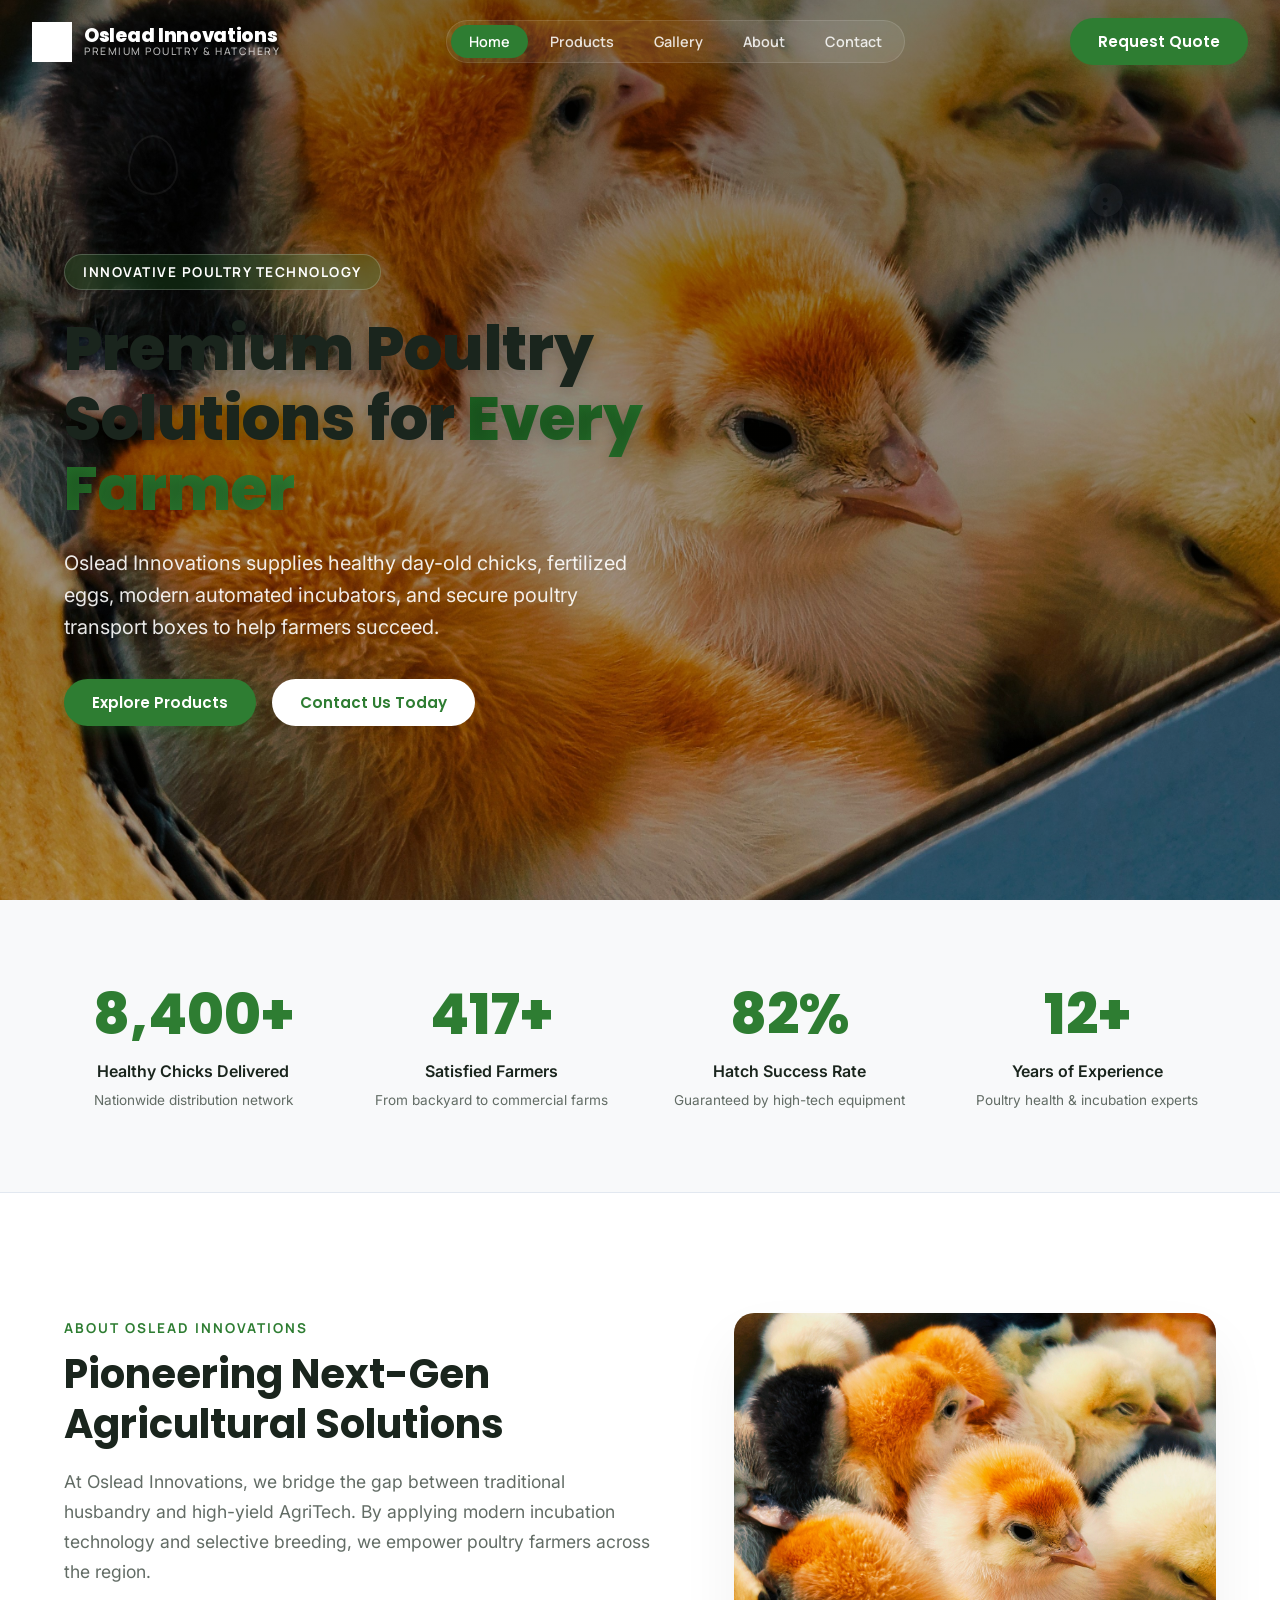
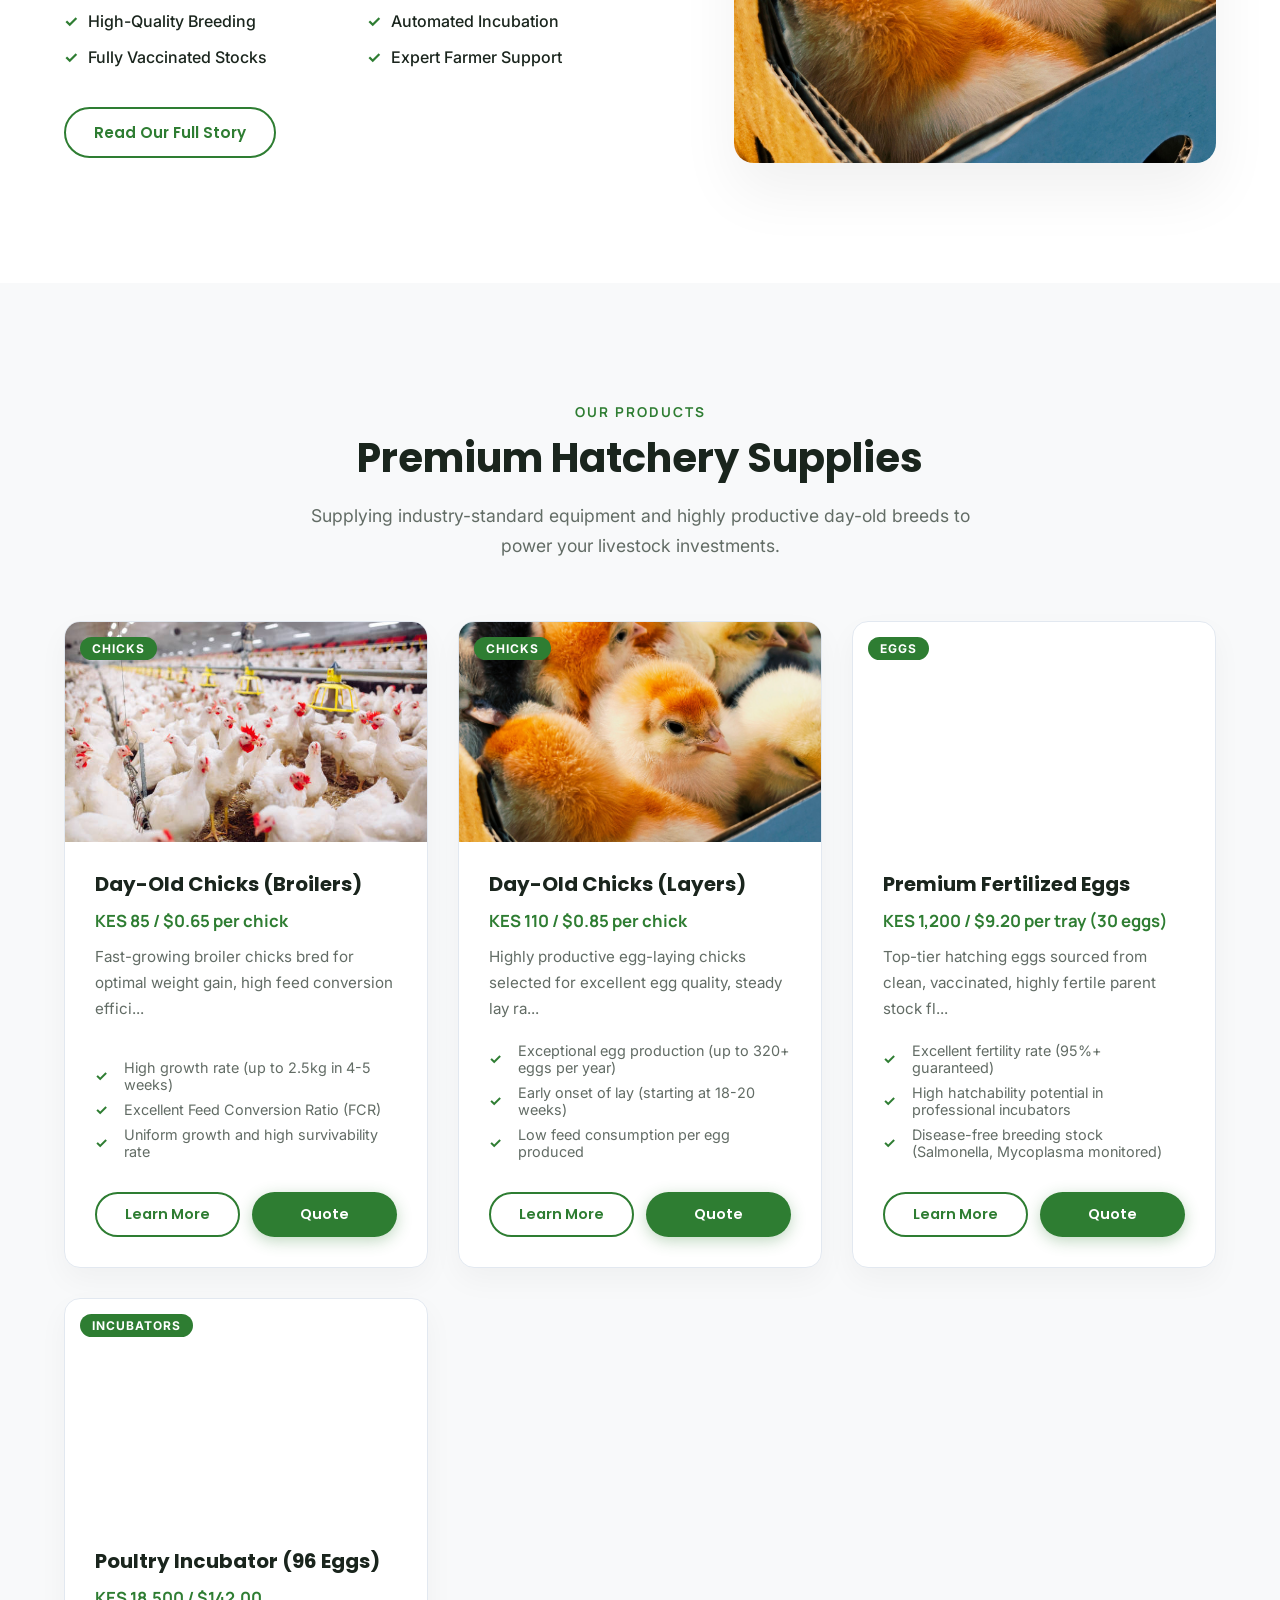
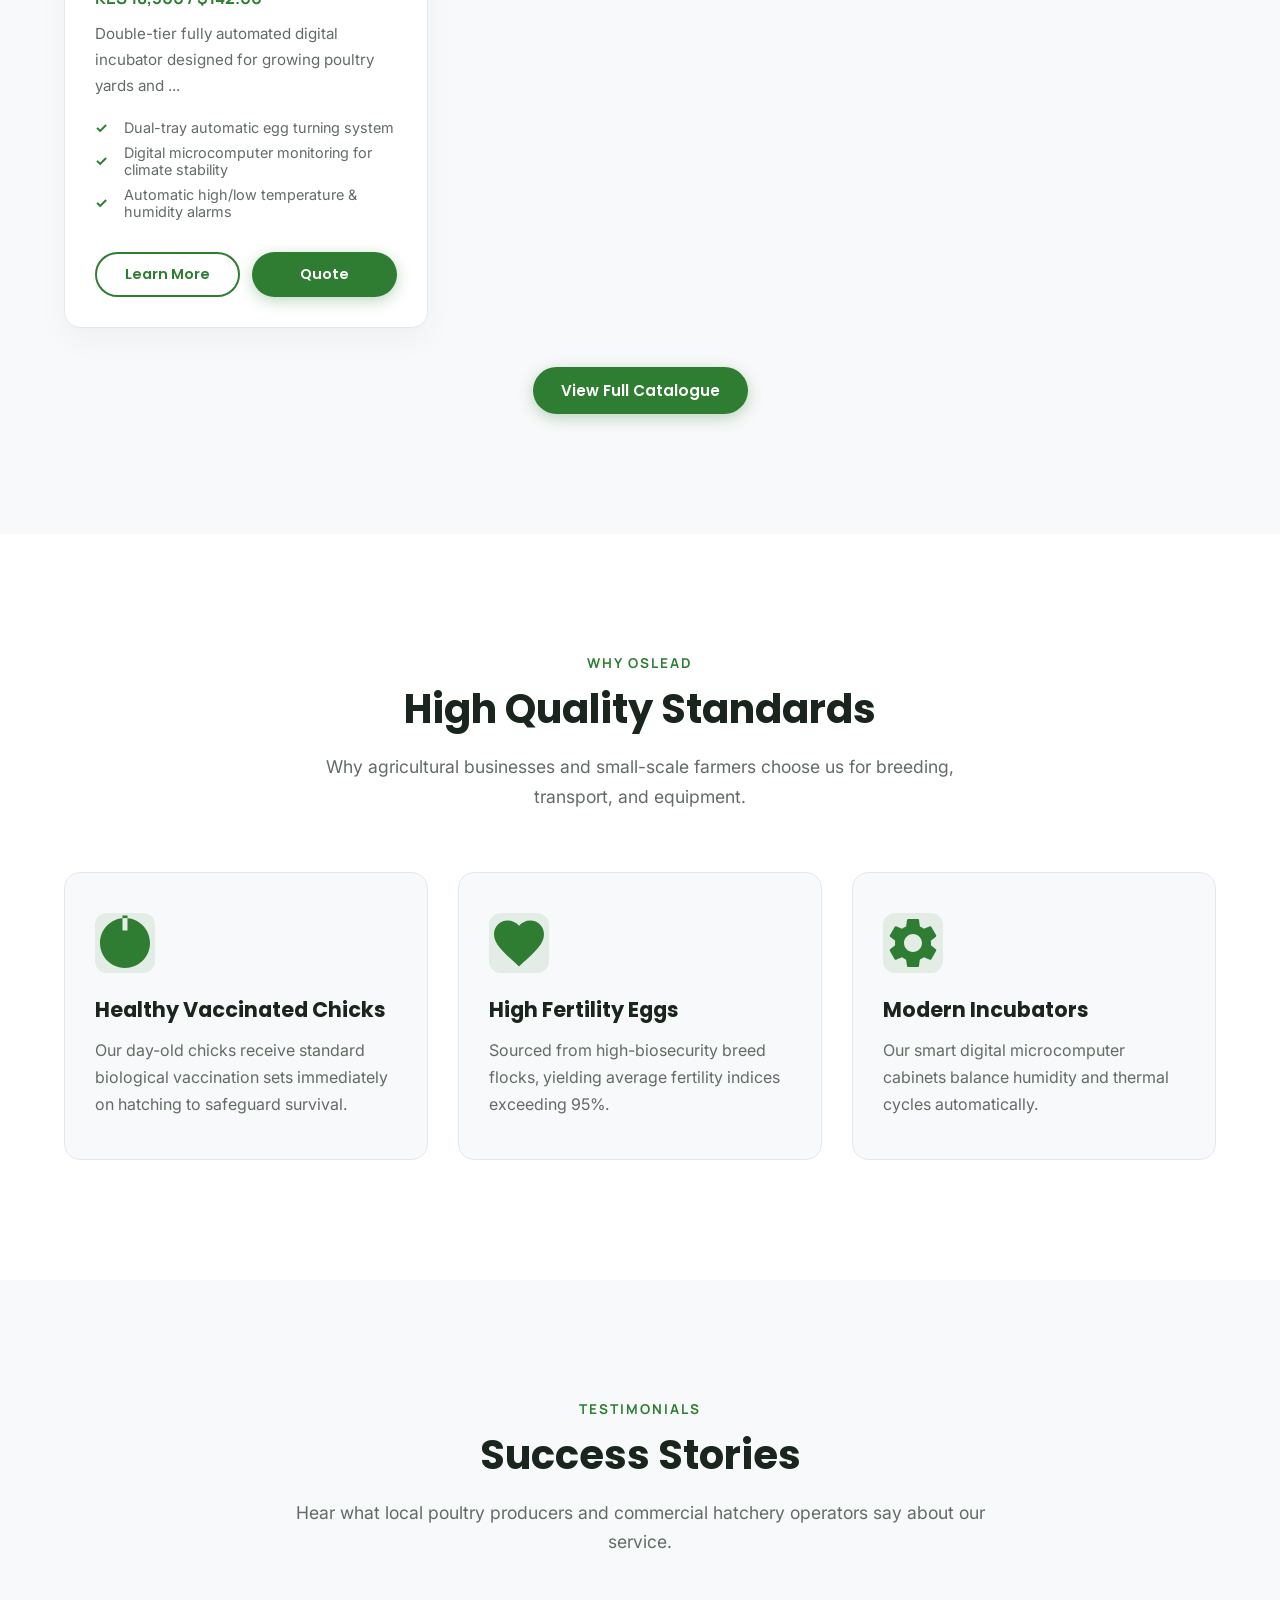
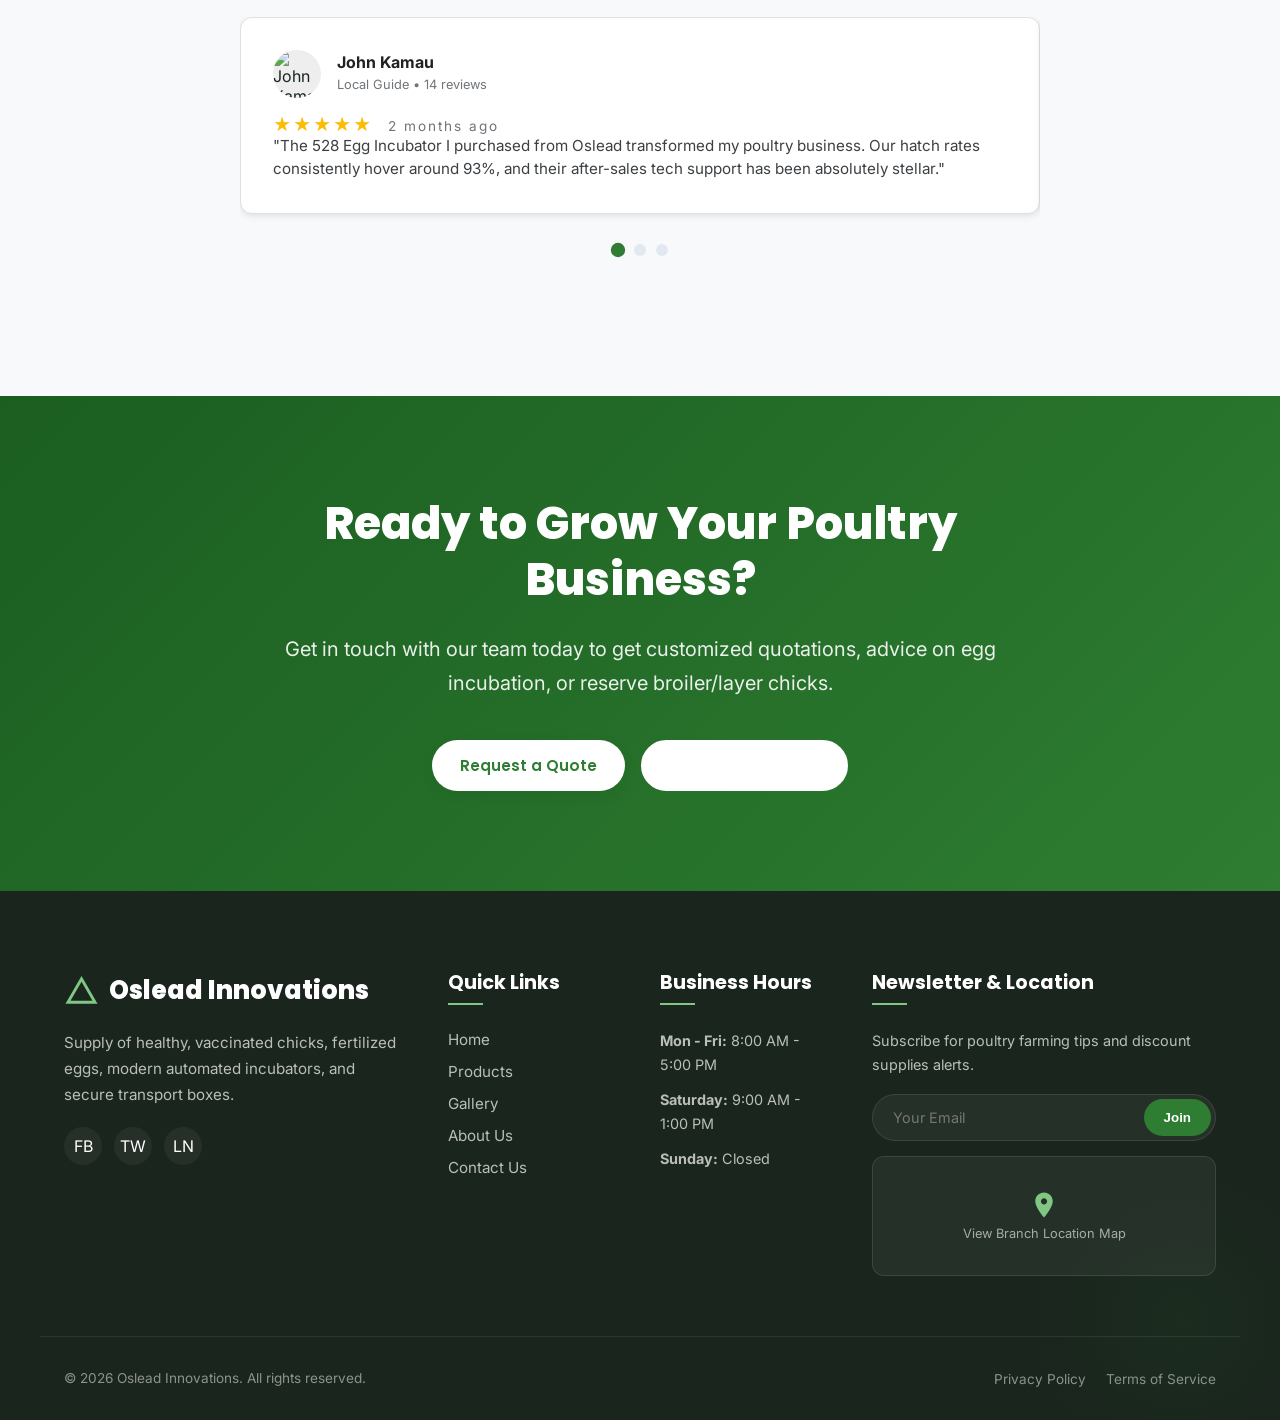
==== commit 4d803d4b: "testimonials" ====
--- a/index.html
+++ b/index.html
@@ -31,13 +31,16 @@
   <!-- Navigation Bar -->
   <header>
     <div class="nav-container">
+      <!-- Brand Logo -->
       <a href="index.html" class="logo">
-        <svg viewBox="0 0 24 24">
-          <path d="M12 2L1 21h22L12 2zm0 4l7.53 13H4.47L12 6z"/>
-        </svg>
-        Oslead Innovations
+        <img src="assets/img/oslead-logo.png" alt="Oslead Innovations Logo" class="logo-img">
+        <div class="logo-text-wrap">
+          <span class="logo-text-main">Oslead Innovations</span>
+          <span class="logo-text-sub">Premium Poultry &amp; Hatchery</span>
+        </div>
       </a>
-      
+
+      <!-- Desktop Navigation -->
       <nav aria-label="Main Navigation">
         <ul class="nav-links">
           <li><a href="index.html">Home</a></li>
@@ -48,19 +51,24 @@
         </ul>
       </nav>
 
-      <a href="contact.html" class="btn btn-primary nav-btn magnetic-btn">Request Quote</a>
-
-      <!-- Hamburger Button (Mobile Menu) -->
-      <button class="hamburger" aria-label="Toggle Navigation Menu">
-        <div class="line"></div>
-        <div class="line"></div>
-        <div class="line"></div>
-      </button>
+      <!-- Right-side controls -->
+      <div class="nav-right">
+        <a href="contact.html" class="btn btn-primary nav-btn magnetic-btn">Request Quote</a>
+        <button class="hamburger" aria-label="Toggle Navigation Menu">
+          <div class="line"></div>
+          <div class="line"></div>
+          <div class="line"></div>
+        </button>
+      </div>
     </div>
   </header>
 
   <!-- Side Drawer Mobile Nav -->
   <div class="mobile-nav">
+    <div class="mobile-nav-logo">
+      <img src="assets/img/oslead-logo.png" alt="Oslead Innovations Logo">
+      <span>Oslead Innovations</span>
+    </div>
     <ul class="mobile-nav-links">
       <li><a href="index.html">Home</a></li>
       <li><a href="products.html">Products</a></li>
@@ -250,36 +258,45 @@
         <div class="testimonial-slider-wrapper">
           <div class="testimonial-slides">
             
-            <div class="testimonial-slide active">
+            <div class="testimonial-slide">
               <div class="testimonial-head">
-                <div class="farmer-avatar">
-                  JK
-                </div>
+                <img src="https://randomuser.me/api/portraits/men/32.jpg" alt="John Kamau" class="reviewer-avatar">
                 <div class="testimonial-title-col">
                   <h4>John Kamau</h4>
-                  <p>Commercial Farmer, Nakuru</p>
+                  <p>Local Guide • 14 reviews</p>
                 </div>
-                <div class="testimonial-stars">★★★★★</div>
               </div>
+              <div class="testimonial-stars">★★★★★ <span style="color:#70757a; font-size:0.85rem; margin-left: 8px;">2 months ago</span></div>
               <p class="testimonial-text">
                 "The 528 Egg Incubator I purchased from Oslead transformed my poultry business. Our hatch rates consistently hover around 93%, and their after-sales tech support has been absolutely stellar."
               </p>
             </div>
 
-            <!-- Pre-rendered second slide (hidden dynamically) -->
             <div class="testimonial-slide">
               <div class="testimonial-head">
-                <div class="farmer-avatar">
-                  AM
-                </div>
+                <img src="https://randomuser.me/api/portraits/women/44.jpg" alt="Aminah Mutua" class="reviewer-avatar">
                 <div class="testimonial-title-col">
                   <h4>Aminah Mutua</h4>
-                  <p>Cooperative Lead, Eldoret</p>
+                  <p>Local Guide • 8 reviews</p>
                 </div>
-                <div class="testimonial-stars">★★★★★</div>
               </div>
+              <div class="testimonial-stars">★★★★★ <span style="color:#70757a; font-size:0.85rem; margin-left: 8px;">5 months ago</span></div>
               <p class="testimonial-text">
                 "We ordered 5,000 day-old broilers last month. Every single chick arrived active, energetic, and fully vaccinated. We have recorded less than 1.5% mortality so far. Highly recommend Oslead!"
+              </p>
+            </div>
+            
+            <div class="testimonial-slide">
+              <div class="testimonial-head">
+                <img src="https://randomuser.me/api/portraits/men/67.jpg" alt="David Ochieng" class="reviewer-avatar">
+                <div class="testimonial-title-col">
+                  <h4>David Ochieng</h4>
+                  <p>Local Guide • 21 reviews</p>
+                </div>
+              </div>
+              <div class="testimonial-stars">★★★★★ <span style="color:#70757a; font-size:0.85rem; margin-left: 8px;">1 year ago</span></div>
+              <p class="testimonial-text">
+                "Their veterinary consultancy is top-notch. They helped us formulate a feed plan that increased our layer production by 20% in just two months. Fantastic service from start to finish."
               </p>
             </div>
 
@@ -289,6 +306,7 @@
           <div class="slider-dots">
             <span class="dot active"></span>
             <span class="dot"></span>
+            <span class="dot"></span>
           </div>
         </div>
       </div>
@@ -297,22 +315,13 @@
     <!-- Slider JS Controller Link -->
     <script>
       document.addEventListener('DOMContentLoaded', () => {
-        const slides = document.querySelectorAll('.testimonial-slide');
+        const slidesTrack = document.querySelector('.testimonial-slides');
         const dots = document.querySelectorAll('.slider-dots .dot');
         let currentSlide = 0;
+        const totalSlides = dots.length;
 
         function showSlide(index) {
-          slides.forEach((slide, i) => {
-            if (i === index) {
-              slide.style.display = 'block';
-              setTimeout(() => {
-                slide.style.opacity = '1';
-              }, 50);
-            } else {
-              slide.style.opacity = '0';
-              slide.style.display = 'none';
-            }
-          });
+          slidesTrack.style.transform = `translateX(-${index * 100}%)`;
           dots.forEach((dot, i) => {
             if (i === index) {
               dot.classList.add('active');
@@ -325,7 +334,7 @@
 
         // Auto play slider
         let autoSlide = setInterval(() => {
-          let next = (currentSlide + 1) % slides.length;
+          let next = (currentSlide + 1) % totalSlides;
           showSlide(next);
         }, 5000);
 
--- a/css/style.css
+++ b/css/style.css
@@ -95,39 +95,7 @@
   transition: width 0.1s ease-out;
 }
 
-/* Custom Cursor Follower */
-.custom-cursor {
-  width: 10px;
-  height: 10px;
-  background: var(--primary-green);
-  border-radius: 50%;
-  position: fixed;
-  pointer-events: none;
-  z-index: 9999;
-  transform: translate(-50%, -50%);
-  transition: width 0.3s ease, height 0.3s ease, background-color 0.3s ease;
-}
-.custom-cursor-follower {
-  width: 30px;
-  height: 30px;
-  border: 1px solid var(--primary-green);
-  border-radius: 50%;
-  position: fixed;
-  pointer-events: none;
-  z-index: 9998;
-  transform: translate(-50%, -50%);
-  transition: transform 0.1s ease, border-color 0.3s ease;
-}
-.custom-cursor.hovered {
-  width: 25px;
-  height: 25px;
-  background: rgba(46, 125, 50, 0.15);
-}
-.custom-cursor-follower.hovered {
-  border-color: var(--accent-gold);
-  transform: translate(-50%, -50%) scale(1.5);
-  background: rgba(255, 193, 7, 0.05);
-}
+
 
 /* Typography elements */
 h1, h2, h3, h4, h5, h6 {
@@ -156,40 +124,56 @@
   width: 100%;
   z-index: 900;
   transition: var(--transition-smooth);
-  padding: 24px 0;
+  padding: 18px 0;
 }
 
 header.scrolled {
-  background: var(--glass-bg);
-  backdrop-filter: var(--glass-blur);
-  -webkit-backdrop-filter: var(--glass-blur);
-  border-bottom: 1px solid var(--glass-border);
-  box-shadow: var(--glass-shadow);
-  padding: 14px 0;
+  background: rgba(255, 255, 255, 0.92);
+  backdrop-filter: blur(20px);
+  -webkit-backdrop-filter: blur(20px);
+  border-bottom: 1px solid rgba(46, 125, 50, 0.08);
+  box-shadow: 0 4px 30px rgba(0, 0, 0, 0.06);
+  padding: 10px 0;
 }
 
 .nav-container {
-  max-width: 1200px;
+  max-width: 1280px;
   margin: 0 auto;
-  padding: 0 24px;
-  display: flex;
-  justify-content: space-between;
-  align-items: center;
-}
-
+  padding: 0 32px;
+  display: flex;
+  align-items: center;
+  gap: 40px;
+}
+
+/* Logo area */
 .logo {
   display: flex;
   align-items: center;
-  gap: 10px;
+  gap: 12px;
   font-family: var(--font-heading);
   font-weight: 800;
-  font-size: 1.5rem;
+  font-size: 1.35rem;
   color: var(--primary-white);
   transition: var(--transition-smooth);
+  letter-spacing: -0.3px;
+  flex-shrink: 0;
+  text-decoration: none;
 }
 
 header.scrolled .logo {
-  color: var(--primary-green);
+  color: var(--secondary-dark-green);
+}
+
+.logo-img {
+  height: 40px;
+  width: auto;
+  object-fit: contain;
+  transition: var(--transition-smooth);
+  filter: brightness(0) invert(1);
+}
+
+header.scrolled .logo-img {
+  filter: none;
 }
 
 .logo svg {
@@ -198,55 +182,98 @@
   fill: currentColor;
 }
 
+.logo-text-wrap {
+  display: flex;
+  flex-direction: column;
+  line-height: 1.1;
+}
+
+.logo-text-main {
+  font-size: 1.2rem;
+  font-weight: 800;
+  color: inherit;
+}
+
+.logo-text-sub {
+  font-size: 0.65rem;
+  font-weight: 500;
+  letter-spacing: 1.5px;
+  text-transform: uppercase;
+  color: rgba(255,255,255,0.7);
+  font-family: var(--font-alt);
+}
+
+header.scrolled .logo-text-sub {
+  color: var(--text-muted);
+}
+
+/* Center nav grows to fill space */
+nav[aria-label="Main Navigation"] {
+  flex: 1;
+  display: flex;
+  justify-content: center;
+}
+
 .nav-links {
   display: flex;
   list-style: none;
-  gap: 32px;
-  align-items: center;
-}
-
-.nav-links a {
+  gap: 4px;
+  align-items: center;
+  background: rgba(255,255,255,0.08);
+  border-radius: 50px;
+  padding: 4px;
+  border: 1px solid rgba(255,255,255,0.12);
+  transition: var(--transition-smooth);
+}
+
+header.scrolled .nav-links {
+  background: var(--secondary-light-gray);
+  border-color: var(--border-light);
+}
+
+.nav-links li a {
   font-family: var(--font-alt);
   font-weight: 600;
-  font-size: 0.95rem;
+  font-size: 0.9rem;
   color: rgba(255, 255, 255, 0.85);
-  position: relative;
-  padding: 8px 0;
-}
-
-header.scrolled .nav-links a {
+  padding: 7px 18px;
+  border-radius: 40px;
+  display: block;
+  transition: var(--transition-smooth);
+  white-space: nowrap;
+}
+
+header.scrolled .nav-links li a {
   color: var(--text-dark);
 }
 
-.nav-links a::after {
-  content: '';
-  position: absolute;
-  bottom: 0;
-  left: 0;
-  width: 0;
-  height: 2px;
+.nav-links li a:hover {
+  background: rgba(255,255,255,0.18);
+  color: var(--primary-white);
+}
+
+header.scrolled .nav-links li a:hover {
+  background: rgba(46,125,50,0.1);
+  color: var(--primary-green);
+}
+
+.nav-links li a.active {
   background: var(--primary-green);
-  transition: var(--transition-smooth);
-}
-
-header.scrolled .nav-links a:hover {
-  color: var(--primary-green);
-}
-header:not(.scrolled) .nav-links a:hover {
-  color: var(--primary-white);
-}
-
-.nav-links a.active::after,
-.nav-links a:hover::after {
-  width: 100%;
-}
-
-.nav-links a.active {
-  color: var(--primary-white);
-}
-
-header.scrolled .nav-links a.active {
-  color: var(--primary-green);
+  color: var(--primary-white) !important;
+  box-shadow: 0 4px 12px rgba(46,125,50,0.25);
+}
+
+header.scrolled .nav-links li a.active {
+  background: var(--primary-green);
+  color: var(--primary-white) !important;
+}
+
+/* Nav right-side controls */
+.nav-right {
+  display: flex;
+  align-items: center;
+  gap: 12px;
+  flex-shrink: 0;
 }
 
 /* Premium Buttons */
@@ -309,23 +336,44 @@
 .hamburger {
   display: none;
   cursor: pointer;
-  background: none;
-  border: none;
+  background: rgba(255,255,255,0.1);
+  border: 1px solid rgba(255,255,255,0.2);
+  border-radius: 10px;
   z-index: 950;
-  padding: 10px;
+  padding: 8px 10px;
+  flex-direction: column;
+  gap: 5px;
+  transition: var(--transition-smooth);
 }
 
 .hamburger .line {
-  width: 28px;
-  height: 3px;
+  width: 24px;
+  height: 2px;
   background: var(--primary-white);
-  margin: 6px 0;
   transition: var(--transition-smooth);
   border-radius: 2px;
+  display: block;
+}
+
+.hamburger .line:nth-child(2) {
+  width: 16px;
+}
+
+header.scrolled .hamburger {
+  background: var(--secondary-light-gray);
+  border-color: var(--border-light);
 }
 
 header.scrolled .hamburger .line {
   background: var(--primary-green);
+}
+
+.hamburger:hover {
+  background: rgba(255,255,255,0.2);
+}
+
+header.scrolled .hamburger:hover {
+  background: rgba(46,125,50,0.08);
 }
 
 /* Side Mobile Drawer */
@@ -333,47 +381,74 @@
   position: fixed;
   top: 0;
   right: -100%;
-  width: 80%;
-  max-width: 400px;
+  width: 85%;
+  max-width: 380px;
   height: 100vh;
-  background: rgba(255, 255, 255, 0.95);
-  backdrop-filter: blur(20px);
-  -webkit-backdrop-filter: blur(20px);
+  background: rgba(255, 255, 255, 0.97);
+  backdrop-filter: blur(24px);
+  -webkit-backdrop-filter: blur(24px);
   z-index: 920;
   display: flex;
   flex-direction: column;
   justify-content: center;
-  align-items: center;
-  box-shadow: -10px 0 30px rgba(0, 0, 0, 0.05);
-  transition: var(--transition-smooth);
-  padding: 40px;
+  align-items: flex-start;
+  box-shadow: -15px 0 50px rgba(0, 0, 0, 0.08);
+  transition: var(--transition-smooth);
+  padding: 50px 40px;
+  border-left: 1px solid var(--border-light);
 }
 
 .mobile-nav.active {
   right: 0;
 }
 
+.mobile-nav-logo {
+  display: flex;
+  align-items: center;
+  gap: 10px;
+  margin-bottom: 40px;
+}
+
+.mobile-nav-logo img {
+  height: 36px;
+  width: auto;
+}
+
+.mobile-nav-logo span {
+  font-family: var(--font-heading);
+  font-weight: 800;
+  font-size: 1.1rem;
+  color: var(--secondary-dark-green);
+}
+
 .mobile-nav-links {
   list-style: none;
   display: flex;
   flex-direction: column;
-  gap: 24px;
-  align-items: center;
+  gap: 4px;
+  align-items: flex-start;
   width: 100%;
-  margin-bottom: 40px;
+  margin-bottom: 32px;
 }
 
 .mobile-nav-links a {
   font-family: var(--font-heading);
   font-weight: 600;
-  font-size: 1.5rem;
+  font-size: 1.15rem;
   color: var(--text-dark);
+  padding: 10px 16px;
+  border-radius: 10px;
+  display: block;
+  width: 100%;
+  transition: var(--transition-smooth);
 }
 
 .mobile-nav-links a:hover,
 .mobile-nav-links a.active {
   color: var(--primary-green);
-}
+  background: rgba(46,125,50,0.07);
+}
+
 
 .mobile-overlay {
   position: fixed;
@@ -1451,73 +1526,71 @@
   position: relative;
   max-width: 800px;
   margin: 0 auto;
+  overflow: hidden;
+  padding-bottom: 20px;
 }
 
 .testimonial-slides {
-  position: relative;
-  height: 320px;
+  display: flex;
+  transition: transform 0.5s ease-in-out;
 }
 
 .testimonial-slide {
-  opacity: 0;
-  transition: opacity 0.5s ease;
-  position: absolute;
-  width: 100%;
-  top: 0;
-  left: 0;
+  flex: 0 0 100%;
   background: var(--primary-white);
-  border-radius: 20px;
-  padding: 50px;
-  box-shadow: var(--shadow-soft);
-  display: none;
-}
-
-.testimonial-slide.active {
-  display: block;
-  opacity: 1;
+  border-radius: 12px;
+  padding: 32px;
+  box-shadow: 0 2px 6px rgba(0,0,0,0.1);
+  border: 1px solid #e0e0e0;
+  box-sizing: border-box;
 }
 
 .testimonial-head {
   display: flex;
-  gap: 20px;
-  align-items: center;
-  margin-bottom: 24px;
-}
-
-.farmer-avatar {
-  width: 60px;
-  height: 60px;
+  gap: 16px;
+  align-items: center;
+  margin-bottom: 16px;
+}
+
+.reviewer-avatar {
+  width: 48px;
+  height: 48px;
   border-radius: 50%;
-  background: var(--primary-green);
-  color: var(--primary-white);
-  display: flex;
-  align-items: center;
-  justify-content: center;
-  font-weight: 700;
-  font-size: 1.25rem;
+  object-fit: cover;
+  background: #eee;
+}
+
+.testimonial-title-col {
+  display: flex;
+  flex-direction: column;
 }
 
 .testimonial-title-col h4 {
-  font-size: 1.15rem;
-  margin-bottom: 4px;
+  font-size: 1rem;
+  font-family: 'Roboto', var(--font-base);
+  margin-bottom: 2px;
+  color: #202124;
 }
 
 .testimonial-title-col p {
-  font-size: 0.85rem;
-  color: var(--text-muted);
+  font-size: 0.8rem;
+  color: #70757a;
+  margin-bottom: 0;
 }
 
 .testimonial-stars {
-  margin-left: auto;
-  color: var(--accent-gold);
-  font-size: 1.2rem;
+  margin-top: 4px;
+  color: #fbbc04;
+  font-size: 1.1rem;
+  letter-spacing: 2px;
 }
 
 .testimonial-text {
-  font-size: 1.1rem;
-  line-height: 1.6;
-  font-style: italic;
-  color: var(--text-dark);
+  font-size: 0.95rem;
+  line-height: 1.5;
+  font-style: normal;
+  font-family: 'Roboto', var(--font-base);
+  color: #3c4043;
 }
 
 .slider-dots {
--- a/css/responsive.css
+++ b/css/responsive.css
@@ -41,9 +41,13 @@
   .nav-links, .nav-btn {
     display: none !important;
   }
+
+  nav[aria-label="Main Navigation"] {
+    display: none !important;
+  }
   
   .hamburger {
-    display: block !important;
+    display: flex !important;
   }
   
   /* Footer */
